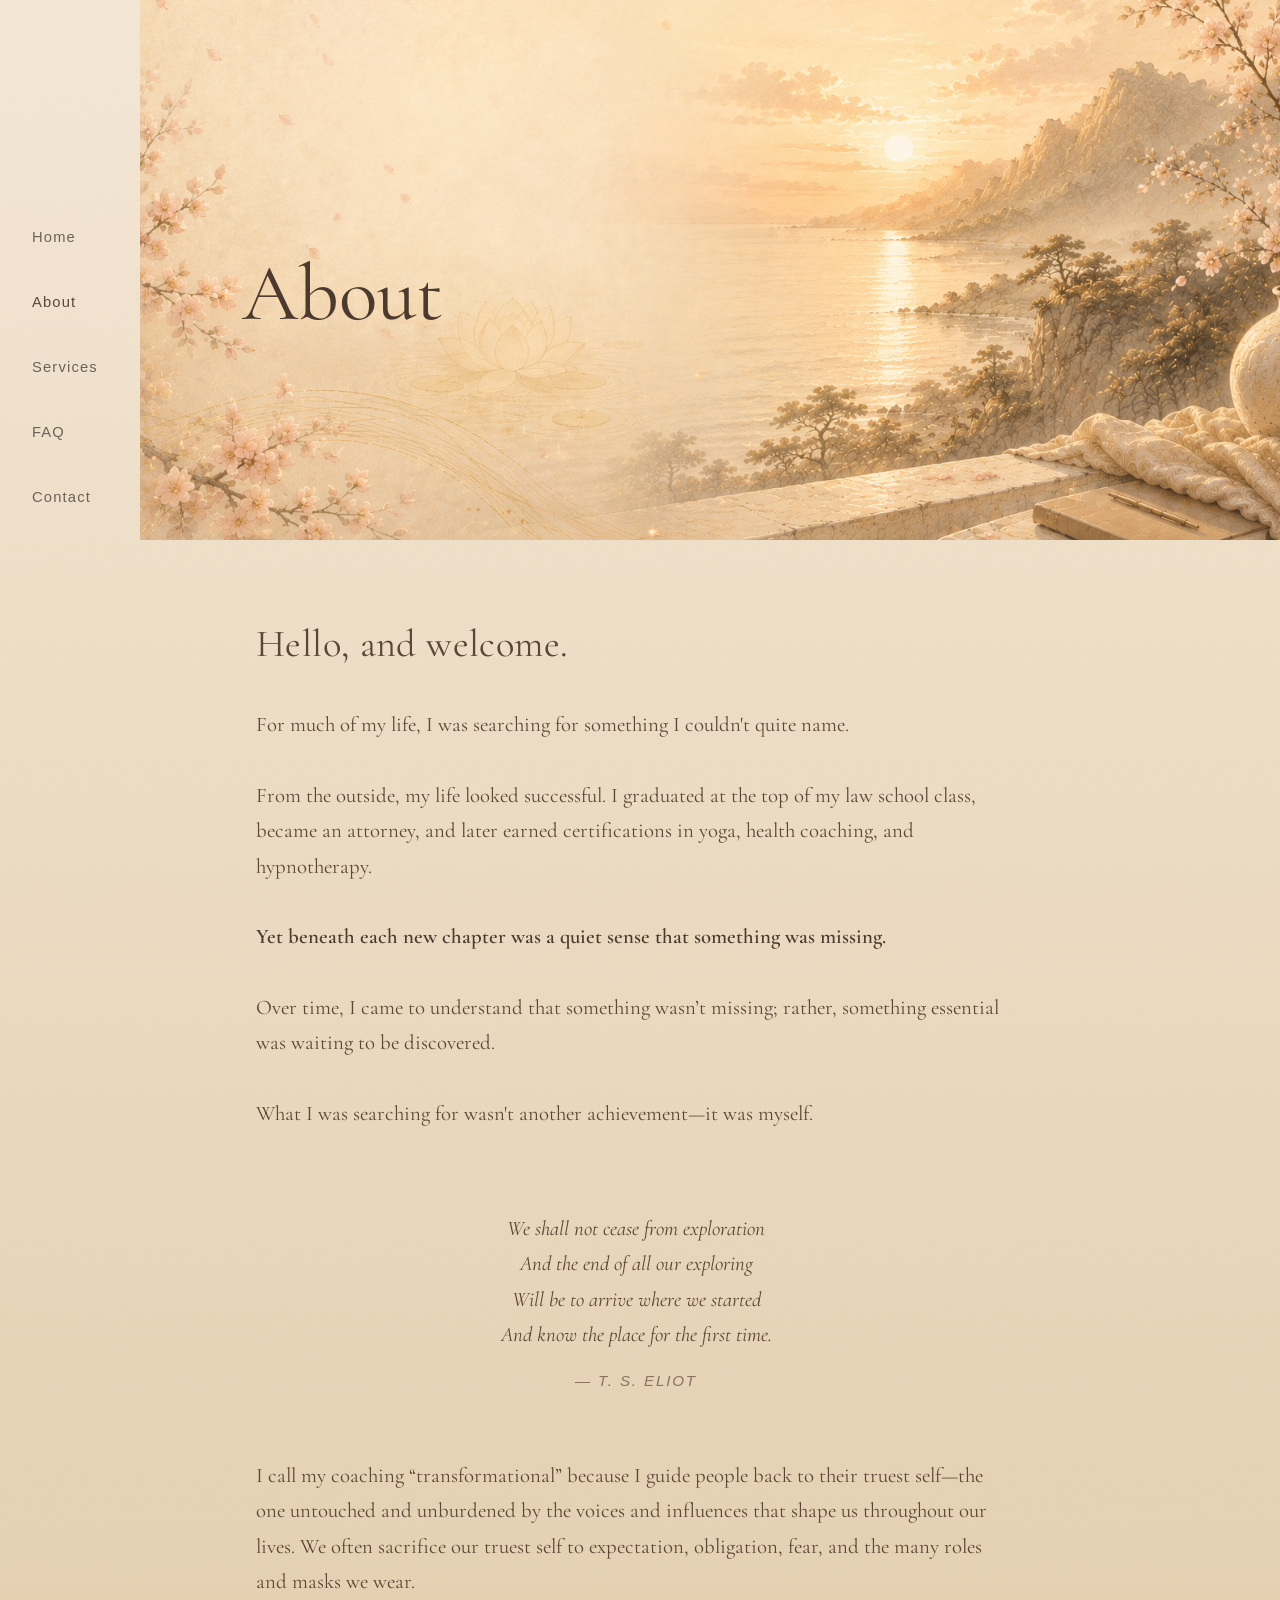
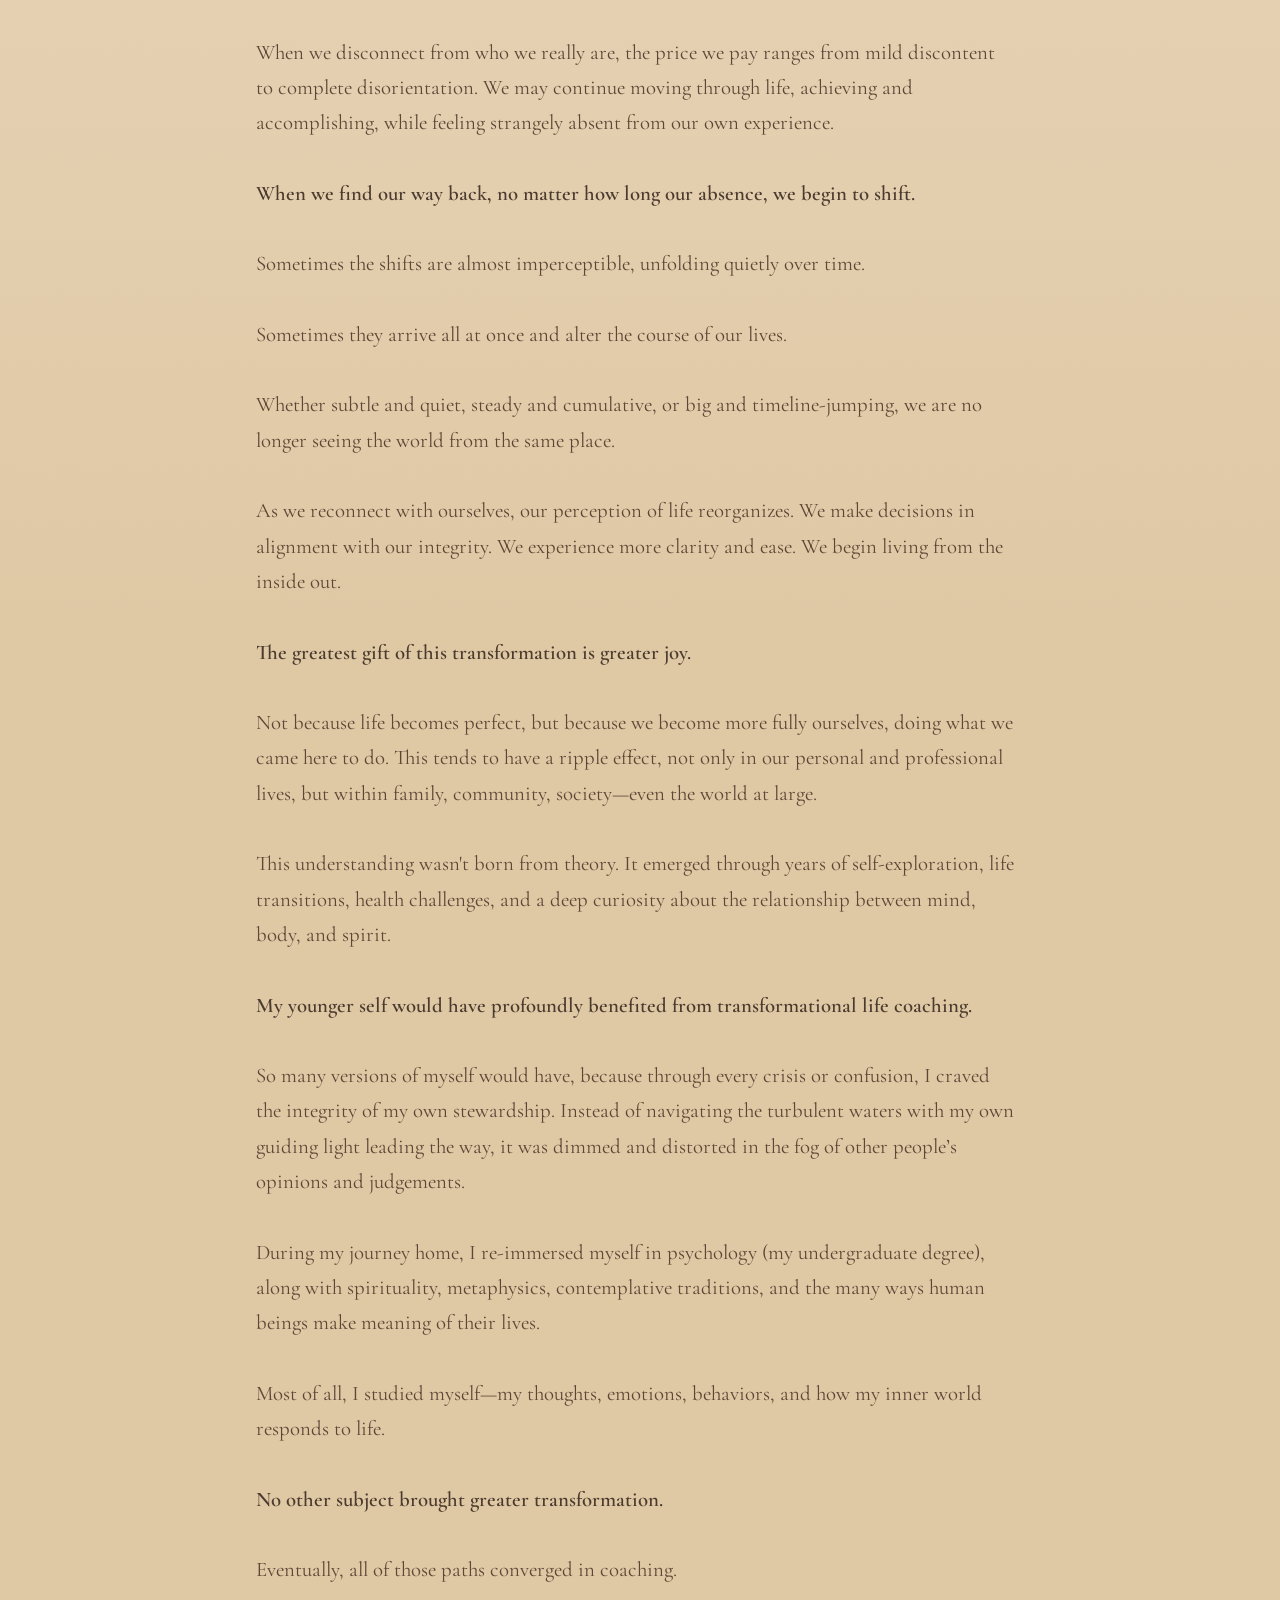
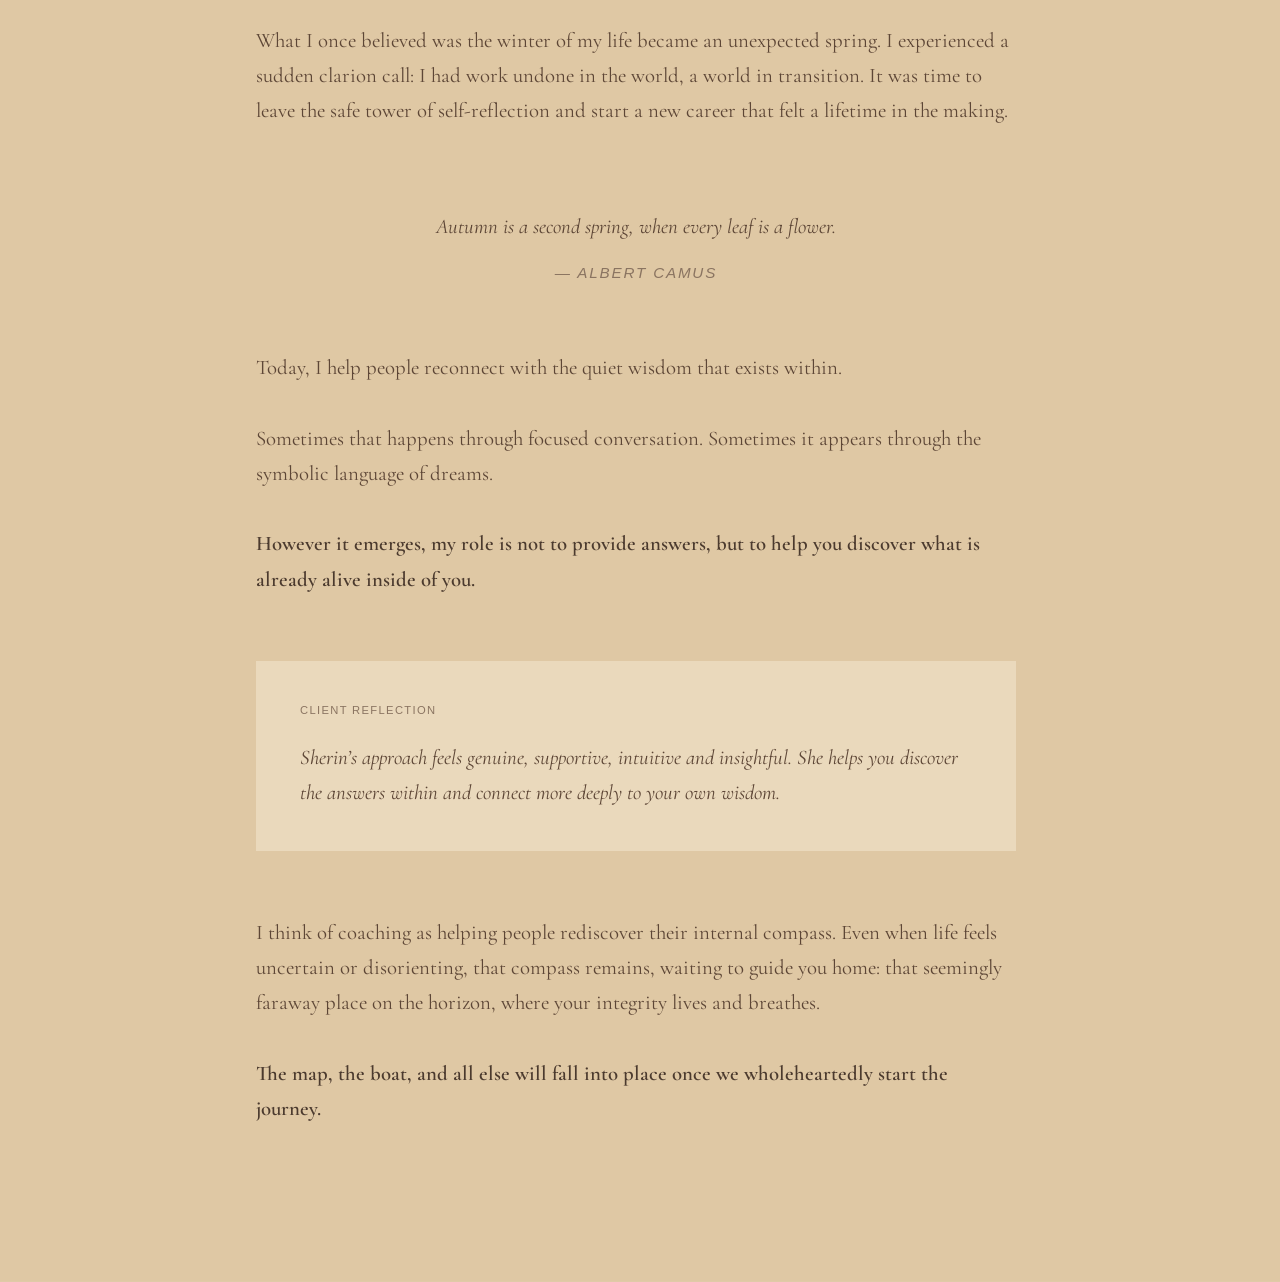
==== about.html @ b290fcd7 "Update about.html" ====
<!DOCTYPE html>
<html lang="en">

<head>
  <meta charset="UTF-8" />
  <meta name="viewport" content="width=device-width, initial-scale=1.0" />

  <title>About | Sherin Bual</title>

  <link rel="stylesheet" href="style.css" />
</head>

<body>
 <div class="side-menu">
    <a href="index.html">Home</a>
<a href="about.html" class="active">About</a>
<a href="services.html">Services</a>
<a href="faq.html">FAQ</a>
<a href="contact.html">Contact</a>
</div>
  <section class="about-hero">

    <div class="hero-content">

  <h1>About</h1>

</div>
  

  </section>

  <section class="bio-section">

    <div class="bio-container">

      <div class="bio-text">

 <p class="opening-line">Hello, and welcome.</p>

 
<p>For much of my life, I was searching for something I couldn't quite name.</p>
        
<p>From the outside, my life looked successful. I graduated at the top of my law school class, became an attorney, and later earned certifications in yoga, health coaching, and hypnotherapy.</p> 
<p class="about-emphasis">Yet beneath each new chapter was a quiet sense that something was missing.</p>
        
<p>Over time, I came to understand that something wasn’t missing; rather, something essential was waiting to be discovered.</p>  
<p >What I was searching for wasn't another achievement—it was myself.</p>

<blockquote>

<p>
We shall not cease from exploration<br>
And the end of all our exploring<br>
Will be to arrive where we started<br>
And know the place for the first time.
</p>

<footer>— T. S. Eliot</footer>

</blockquote>

<p>I call my coaching “transformational” because I guide people back to their truest self—the one untouched and unburdened by the voices and influences that shape us throughout our lives. We often sacrifice our truest self to expectation, obligation, fear, and the many roles and masks we wear.</p>

<p>When we disconnect from who we really are, the price we pay ranges from mild discontent to complete disorientation. We may continue moving through life, achieving and accomplishing, while feeling strangely absent from our own experience.</p> 

<p class="about-emphasis">When we find our way back, no matter how long our absence, we begin to shift.</p>
<p>Sometimes the shifts are almost imperceptible, unfolding quietly over time. </p>
<p>Sometimes they arrive all at once and alter the course of our lives. </p>
<p>Whether subtle and quiet, steady and cumulative, or big and timeline-jumping, we are no longer seeing the world from the same place.</p>

<p>As we reconnect with ourselves, our perception of life reorganizes. We make decisions in alignment with our integrity. We experience more clarity and ease. We begin living from the inside out.</p>

<p class="about-emphasis">The greatest gift of this transformation is greater joy.</p>
<p>Not because life becomes perfect, but because we become more fully ourselves, doing what we came here to do. This tends to have a ripple effect, not only in our personal and professional lives, but within family, community, society—even the world at large.</p> 

<p>This understanding wasn't born from theory. It emerged through years of self-exploration, life transitions, health challenges, and a deep curiosity about the relationship between mind, body, and spirit.</p>

<p class="about-emphasis">My younger self would have profoundly benefited from transformational life coaching.</p>
<p>So many versions of myself would have, because through every crisis or confusion, I craved the integrity of my own stewardship. Instead of navigating the turbulent waters with my own guiding light leading the way, it was dimmed and distorted in the fog of other people’s opinions and judgements.</p> 


<p>During my journey home, I re-immersed myself in psychology (my undergraduate degree), along with spirituality, metaphysics, contemplative traditions, and the many ways human beings make meaning of their lives. </p>
<p>Most of all, I studied myself—my thoughts, emotions, behaviors, and how my inner world responds to life.</p>

<p class="about-emphasis">No other subject brought greater transformation.</p>

<p>Eventually, all of those paths converged in coaching.</p>
<p>What I once believed was the winter of my life became an unexpected spring. I experienced a sudden clarion call: I had work undone in the world, a world in transition. It was time to leave the safe tower of self-reflection and start a new career that felt a lifetime in the making.</p> 

<blockquote>

  <p>
    Autumn is a second spring, when every leaf is a flower.
  </p>

  <footer>— Albert Camus</footer>

</blockquote>
        
<p>Today, I help people reconnect with the quiet wisdom that exists within.</p>
<p>Sometimes that happens through focused conversation. Sometimes it appears through the symbolic language of dreams.</p>

<p class="about-emphasis">However it emerges, my role is not to provide answers, but to help you discover what is already alive inside of you.</p>

<blockquote class="testimonial-quote">
  <span class="testimonial-label">Client Reflection</span>
  <p>Sherin’s approach feels genuine, supportive, intuitive and insightful. She helps you discover the answers within and connect more deeply to your own wisdom.</p>
</blockquote>
        
<p> I think of coaching as helping people rediscover their internal compass. Even when life feels uncertain or disorienting, that compass remains, waiting to guide you home: that seemingly faraway place on the horizon, where your integrity lives and breathes.</p>
<p class="about-emphasis">The map, the boat, and all else will fall into place once we wholeheartedly start the journey.</p>



</div>
          
      </div>

    </div>

  </section>

</body>

</html>
---- style.css ----
@import url('https://fonts.googleapis.com/css2?family=Cormorant+Garamond:wght@400;500;600&display=swap');

/* ==================================================
   GLOBAL
================================================== */

body {
  margin: 0;
  min-height: 100vh;

  background: linear-gradient(
    #f3e6d5 0%,
    #dfc8a4 50%,
    #dfc8a4 100%
  );

}
  font-family: 'Inter', sans-serif;
  color: #f5f1ea;
  line-height: 1.8;
  letter-spacing: 0.01em;
}

h1, h2, h3, h4 {
  font-family: 'Cormorant Garamond', serif;
  font-weight: 400;
  letter-spacing: 0.04em;
  line-height: 1.1;
}

.logo {
  color: #a11212;
  font-size: 20px;
}

.links a {
  margin-left: 20px;
  text-decoration: none;
  color: #a11212;
}

.hero {
  height: 100vh;

  background:
  url('background-art.png') 58% center / 100% no-repeat,
  url('beige-background.jpeg') center / cover no-repeat;
  position: relative;

  display: flex;
  justify-content: center;
  align-items: center;

  margin-left: 140px;
  width: calc(100% - 140px);
}
.hero-logo {
  width: 500px;

  position: absolute;

  top: 45%;
  left: 50%;

  transform: translate(-50%, -50%);
}
.overlay {
  background: none;
  padding: 0;
  box-shadow: none;
}
h1 {
  color: #5d4636;
  font-size: 48px;
}

p {
  color: #d8cfc2;
  font-size: 20px;
}

p span {
  color: #b89c7a;
}
.hero-tagline {
  font-style: normal;
  position: absolute;
  bottom: 255px;
  left: 50%;
  transform: translateX(-50%);

  display: flex;
  align-items: baseline;
  gap: 0.3em;

  white-space: nowrap;

  font-family: 'Cormorant Garamond', serif;
  font-size: 1.5rem;
  font-weight: 400;
  letter-spacing: 0.02em;
  color: #9a7448;

  z-index: 20;
}

.hero-tagline .key-word {
  color: #a11212;
}
.hero-tagline span {
  opacity: 0;
  animation: taglineReveal 8s ease-in-out infinite;
}

.hero-tagline span:nth-child(1) {
  animation-delay: 0s;
}

.hero-tagline span:nth-child(2) {
  animation-delay: 1.1s;
}

.hero-tagline span:nth-child(3) {
  animation-delay: 2.2s;
 }

@keyframes taglineReveal {
  0% {
    opacity: 0;
  }

  8% {
    opacity: 1;
  }

  70% {
    opacity: 1;
  }

  82% {
    opacity: 0;
  }

  100% {
    opacity: 0;
  }
}
.cta-button {
  position: absolute;
  bottom: 170px;
  left: 50%;
  transform: translateX(-50%);

  font-family: 'Caveat', cursive;
  font-size: 2.2rem;
  font-weight: 400;
  color: #9a7448;

  text-decoration: none;
  text-transform: none;
  letter-spacing: 0;

  z-index: 20;
  }
 
.handwritten-cta {
  opacity: 0;
  animation: writeIn 15s ease-in-out 1.2s infinite;
}

@keyframes writeIn {
  0% {
    opacity: 0;
    clip-path: inset(0 100% 0 0);
  }

  20% {
    opacity: 1;
    clip-path: inset(0 0 0 0);
  }

  80% {
    opacity: 1;
    clip-path: inset(0 0 0 0);
  }

  93% {
    opacity: 0;
    clip-path: inset(0 0 0 0);
  }

  100% {
    opacity: 0;
    clip-path: inset(0 100% 0 0);
  }
}
.side-menu {
  position: fixed;
  left: 0;
  top: 0;
  width: 140px;
  height: 100vh;
  box-sizing: border-box;

  background: transparent;

padding: 14rem 2rem 5rem;



  z-index: 9999;

  display: flex;
  flex-direction: column;

  justify-content: flex-start;

  gap: 2.4rem;
}
.side-menu a {
  display: block;

  font-family: 'Inter', sans-serif;
  font-size: 0.92rem;
  font-weight: 300;

  letter-spacing: 0.08em;
  line-height: 1.8;

  text-transform: none;
  text-decoration: none;

  color: #6e6257;

  transition:
    opacity 0.4s ease,
    transform 0.4s ease;
}
.side-menu a.active {
  color: #5d4636;
  font-weight: 500;
}
.side-menu a:hover {
  opacity: 0.65;
  transform: translateX(3px);
}

.hero-content {
  max-width: 550px;
}

.hero-content h1 {
  font-family: 'Cormorant Garamond', serif;
  font-size: 5rem;
  font-weight: 400;
  color: #4b3a2e;
  margin-bottom: 20px;
}
.hero-content p {
  font-size: 1.1rem;
  line-height: 1.8;
  color: #6d5c4d;
}

.bio-section {
  padding: 40px 20% 120px;
}

 .bio-text {
  max-width: 760px;
  font-family: 'Cormorant Garamond', serif;
  font-size: 2.4rem;
  line-height: 1.7;
  color: #5d4636;
}

.bio-text p {
  color: #5d4636;
  font-size: 1.3rem;
  margin-bottom: 2.2rem;
}

.bio-text .opening-line {
  font-size: 2.4rem;
}

.bio-text blockquote p {
  font-size: 1.3rem;
}

.opening-line {
  font-size: 2.4rem;
  line-height: 1.4;
  margin-bottom: 2.5rem;
  color: #4b3a2e;
  letter-spacing: 0.01em;
}
.bio-text p.about-emphasis {
  font-size: 1.3rem;
  color: #4b3a2e;
 }
 .bio-text p.about-emphasis {
  font-weight: 600;
}

   .bio-text blockquote {
  margin: 5rem auto 4rem;
  padding: 0;

  text-align: center;

  font-family: 'Cormorant Garamond', serif;
  font-size: 1.7rem;
  font-style: italic;
  font-weight: 400;

  color: #5d4636;
}

.bio-text blockquote p {
  color: #5d4636;
  margin-bottom: 1rem;
}

.bio-text blockquote footer {
  color: #8a7461;

  font-family: 'Inter', sans-serif;
  font-size: 0.95rem;

  letter-spacing: 0.12em;
  text-transform: uppercase;
}
/* ----------------------------------------------------------
   Client Reflection
---------------------------------------------------------- */

.bio-text blockquote.testimonial-quote {
  margin: 4rem auto;
  padding: 2.5rem 2.75rem;
  background: rgba(255, 250, 240, 0.32);
  text-align: left;
}

.bio-text .testimonial-label {
  display: block;
  margin-bottom: 1.25rem;
  font-family: 'Inter', sans-serif;
  font-size: 0.7rem;
  font-style: normal;
  letter-spacing: 0.12em;
  text-transform: uppercase;
  color: #8a7461;
}

.bio-text blockquote.testimonial-quote p {
  margin: 0;
  font-size: 1.3rem;
  line-height: 1.7;
}
/* ==========================================================
   SERVICES PAGE
   ========================================================== */

.services-page {
  color: #5d4636;

  font-family: "Cormorant Garamond", serif;

}


/* ==========================================================
   HERO
   ========================================================== */

.services-hero {
    position: relative;

    min-height: 60vh;

    margin-left: 140px;
    width: calc(100% - 140px);

    display: flex;
    align-items: center;

    background:
        linear-gradient(
            rgba(245,236,226,.16),
            rgba(245,236,226,.16)
        ),
       url("services-background.png") center 35% / cover no-repeat;

    overflow: hidden;
}


/* ----------------------------------------------------------
   Hero Title
---------------------------------------------------------- */

.services-heading {
    position: absolute;
    left: 5%;
    top: 55%;   
    z-index: 2;
}

.services-heading h1 {
    margin: 0;

    font-family: "Cormorant Garamond", serif;
    font-size: 4.2rem;
    font-weight: 400;

    letter-spacing: .04em;
    line-height: 1;

   color: #5d4636;
}
/* ----------------------------------------------------------
   Hero Threshold
---------------------------------------------------------- */

.services-hero::after {

    content: "";

    position: absolute;

    left: 0;
    right: 0;
    bottom: 0;

    height: 90px;

    background: linear-gradient(
        to bottom,
        rgba(239,224,200,0) 0%,
        rgba(239,224,200,.35) 65%,
        rgba(239,224,200,.75) 100%
    );

    pointer-events: none;
}


/* ==========================================================
   INTRODUCTION
   ========================================================== */

.services-intro {
    position: relative;
    overflow: hidden;
    padding: 4.5rem 2rem 4rem;
}

.intro-light {
    position: absolute;
    inset: 0;
    background: radial-gradient(
        ellipse at center,
        rgba(255,250,243,.42) 0%,
        rgba(255,250,243,.24) 45%,
        rgba(255,250,243,0) 78%
    );
    pointer-events: none;
    opacity: .75;
    animation: Light 12s ease-in-out infinite;
}

@keyframes Light {
    0%, 100% {
        opacity: .68;
    }

    50% {
        opacity: .92;
    }
}

.intro-wrapper {
    position: relative;
    z-index: 1;
    max-width: 760px;
    margin: 0 auto;
    text-align: center;
}

.services-intro + .services-section {
    padding-top: 3rem;
}
/* ----------------------------------------------------------
   Opening Reflection
---------------------------------------------------------- */

.intro-line {
    margin: 0 0 .9rem;

    font-family: "Cormorant Garamond", serif;
    font-size: clamp(1.85rem, 2.5vw, 2.2rem);
    font-weight: 400;

    line-height: 1.55;
    letter-spacing: -0.01em;

    color: #5d4636;
}
.intro-poetry p {
    margin: 0;
    position: relative;
    margin-top: 1.5rem;

    font-family: "Cormorant Garamond", serif;
    font-size: clamp(1.4rem, 1.9vw, 1.6rem);
    font-style: italic;
    font-weight: 400;

    line-height: 1.65;
    letter-spacing: -0.01em;
    color: #6a5a4d;

    opacity: 0;
    animation: poetryFade 8s ease-in-out infinite;
}

.intro-poetry p:nth-child(1) {
    right: 160px;
}

.intro-poetry p:nth-child(2) {
    left: 140px;
    animation-delay: 2s;
    margin-top: -0.1rem;
}

.intro-poetry {
  margin-bottom: 18px;
}
@keyframes poetryFade {
    0%, 15% {
        opacity: 0;
    }

    25%, 60% {
        opacity: 1;
    }

    70%, 100% {
        opacity: 0;
    }
}


/* ----------------------------------------------------------
   Supporting Copy
---------------------------------------------------------- */

.intro-paragraph {
    max-width: 42rem;

    margin: 3rem auto 2.75rem;

    text-align: center;

    font-family: "Cormorant Garamond", serif;
    font-size: 1.4rem;
    font-weight: 400;
    line-height: 1.7;

    color: #6f6258;
}

.intro-transition {

    max-width: 42rem;

    margin: 0 auto;

    text-align: center;

    font-family: "Cormorant Garamond", serif;
    font-size: 1.6rem;
    font-weight: 400;
    line-height: 1.6;

    color: #6f6258;

}


/* ==========================================================
   FADE ANIMATION
   ========================================================== */

.fade-up {

    opacity: 1;
    transform: none;

}

.fade-up.visible {

    opacity: 1;
    transform: translateY(0);

}

/* ----------------------------------------------------------
   Shared Room Architecture
---------------------------------------------------------- */

.services-section,
.services-packages,
.services-invitation{
    max-width:760px;
    margin:0 auto;
    padding:7rem 2rem;
    box-sizing:border-box;
}

.services-section + .services-section,
.services-section + .services-packages,
.services-packages + .services-invitation{
    padding-top:4rem;
}

.section-header{margin-bottom:3rem;}

.section-header h2{
    margin: 0;
    font-family: "Cormorant Garamond", serif;
    font-size: 2rem;
    font-weight: 400;
    line-height: 1.15;
    letter-spacing: -0.02em;
    color: #5d4636;
}

 
.section-subtitle{
    margin-top:1.4rem;
    max-width:42rem;
    font-size:1.1rem;
    font-style: italic;
    line-height:1.9;
    color:#6f6258;
}


/* ----------------------------------------------------------
   Life Coaching
---------------------------------------------------------- */

.services-offerings {
  max-width: 1250px;
  margin: 0 auto;
  padding: 20px 5% 90px;

  display: grid;
  grid-template-columns: repeat(2, minmax(0, 1fr));
  gap: 22px;
  align-items: start;
 transform: translateX(20px);
}
.services-offerings .services-section {
  margin: 0;
  padding: 42px 42px 36px;

  background: rgba(255, 250, 240, 0.32);

  display: flex;
  flex-direction: column;
}
.services-offerings .section-header h2 {
  margin-top: 0;
  margin-bottom: 22px;
}

.services-offerings .section-header {
  margin-bottom: 5rem;
}

.services-offerings .section-subtitle {
  margin-bottom: 0;
}

.services-offerings .section-content {
  flex: 1;
}

.section-content p {
  margin: 0 auto;
  max-width: 42rem;
  font-size: 1.2rem;
  line-height: 1.75;
  color: #6f6258;
}


.life-coaching{
    position:relative;
}

.life-coaching::before{
    content:"";
    position:absolute;
    inset:2rem 0;
    background:linear-gradient(to bottom,
        rgba(255,255,255,0),
        rgba(255,250,246,.22) 18%,
        rgba(255,250,246,.22) 82%,
        rgba(255,255,255,0));
    z-index:-1;
}

/* ----------------------------------------------------------
   Dream Work
---------------------------------------------------------- */

.dream-work{
    position:relative;
}

/* Dream Work breathes a little more */


.section-content strong{
    color:#5d4636;
    font-weight:600;

}
.services-offerings .session-meta {
  display: flex;
  gap: 42px;
  flex-wrap: wrap;
  margin-top: 28px;
  padding-top: 20px;
  border-top: 1px solid rgba(93, 70, 54, 0.15);
  font-size: 1rem;
}

.session-meta span{
    color:#7d6d60;
    font-size:1.1rem;
}

.session-meta span + span{
    border-left:1px solid rgba(93,70,54,.18);
    padding-left:2.2rem;
}
/* ----------------------------------------------------------
   Dream Work
---------------------------------------------------------- */

.dream-work::before{
    content:"";
    position:absolute;
    inset:2rem 0;
    background:linear-gradient(to bottom,
        rgba(255,255,255,0),
        rgba(255,250,246,.45) 18%,
        rgba(255,250,246,.45) 82%,
        rgba(255,255,255,0));
    z-index:-1;
}
.services-packages {
    position: relative;
    max-width: 1100px;
    width: 100%;
    margin: 0 auto;
    padding: 75px 5% 45px;
    background: rgba(255, 250, 240, 0.18);
    text-align: center;
}

.services-packages::before {
    content: "";
    position: absolute;
    inset: 2rem 0;
    background: linear-gradient(to bottom,
        rgba(255,255,255,0),
        rgba(255,250,246,.25) 18%,
        rgba(255,250,246,.25) 82%,
        rgba(255,255,255,0));
    z-index: -1;
}


/* ----------------------------------------------------------
   Package Choices
---------------------------------------------------------- */

.package-choices {
    display: grid;
    grid-template-columns: repeat(2, 1fr);
    max-width: 900px;
    margin: 70px auto 0;
}

.package-tier {
    padding: 10px 55px 35px;
    text-align: center;
}

.package-tier + .package-tier {
    border-left: 1px solid rgba(93, 70, 54, 0.18);
}

.package-tier h3 {
    margin: 0 0 15px;
    font-size: 1.9rem;
    font-weight: 400;
}

.package-tier p {
    color: #6f6258;
}

.package-price {
    margin: 0 0 8px;
    font-size: 1.45rem;
}

.package-savings {
    margin: 0 0 25px;
    font-style: italic;
}

.package-tier > p:last-child {
    max-width: 300px;
    margin: 0 auto;
    line-height: 1.6;
}

.package-note {
    max-width: 800px;
    margin: 10px auto 0;
    padding-top: 38px;
    border-top: 1px solid rgba(93, 70, 54, 0.15);
    text-align: center;
}

.package-note h3 {
    margin-bottom: 18px;
    font-size: 1.5rem;
    font-weight: 400;
}

.package-note p {
    margin: 8px auto;
    line-height: 1.6;
}

.package-note strong {
    font-weight: 500;
}
.dream-series {
  max-width: 900px;
  margin: 45px auto 0;
  padding: 38px 50px;

  text-align: center;

  background: rgba(225, 190, 180, 0.18);
}

.dream-series h3 {
  margin: 0 0 12px;
  font-size: 1.8rem;
  font-weight: 400;
}

.dream-series .dream-series-intro {
  margin-bottom: 0;
  padding-bottom: 18px;
  font-family: 'Cormorant Garamond', serif;
  font-style: italic;
  color: #6f6258;
}

.dream-series p {
  margin: 8px auto;
  line-height: 1.6;
}

.dream-series .dream-series-meta {
  margin-top: 0;
  padding-top: 16px;
  font-size: 1.1rem;
  color: #7d6d60;
}

.dream-series .dream-series-meta span {
  color: #7d6d60;
  font-size: 1.1rem;
}

.dream-series .dream-series-meta span + span {
  border-left: 1px solid rgba(93, 70, 54, 0.18);
  padding-left: 2.2rem;
  margin-left: 2.2rem;
}
/* ----------------------------------------------------------
   Final Invitation
---------------------------------------------------------- */

.services-invitation{
    text-align:center;
    padding-bottom:8rem;
}

.services-invitation .section-content{
    align-items:center;
}

.services-invitation p{
    max-width:38rem;

}
 /* ==========================================================
   Services CTA
   ========================================================== */

.services-button {
    display: inline-block;
    margin-top: 2rem;
    padding: 14px 30px;

    border: 1px solid #c98772;
    border-radius: 30px;

    background: transparent;

    color: #a94f3b;

    font-family: 'Inter', sans-serif;
    font-size: 0.9rem;
    letter-spacing: 1.5px;
    text-transform: none;
    text-decoration: none;

    transition: all 0.3s ease;
}

.services-button:hover {
    background: rgba(201, 135, 114, 0.12);
}
/* ----------------------------------------------------------
   Responsive
---------------------------------------------------------- */

@media (max-width:900px){

.services-hero{
    margin-left:0;
    width:100%;
    min-height:42vh;
}

.services-heading{
    left:2rem;
    top:50%;
    transform:translateY(-50%);
}

.services-section,
.services-packages,
.services-invitation{
    padding-left:1.5rem;
    padding-right:1.5rem;
}  
}  
 
.about-hero {
  height: 60vh;

  background-image: url('about-hero.png');

  background-size: 100%;
  background-repeat: no-repeat;
  background-position: center 90%;

  display: flex;
  align-items: center;

  padding-left: 8%;

  overflow: visible;

  margin-left: 140px;
  width: calc(100% - 140px);

}


/* ==================================================
   FAQ PAGE
================================================== */

.faq-hero {
  height: 60vh;
  background-image: url('faq.png');
  background-size: cover;
  background-position: center 55%;
  position: relative;
  margin-left: 140px;
  width: calc(100% - 140px);
}

.faq-heading {
  position: absolute;
  left: 80px;
  top: 110px;
}

.faq-heading h1 {
  font-family: 'Cormorant Garamond', serif;
  font-size: 4.2rem;
  font-weight: 400;
  letter-spacing: 2px;
  color: #5d4636;
}

.faq-content {
  padding: 70px 10% 120px;

}

.faq-item {
  max-width: 900px;
  margin: 0 auto;
}

.faq-item h2 {
  font-family: 'Cormorant Garamond', serif;
  font-size: 2.2rem;
  color: #5d4636;
  margin-bottom: 25px;
}

.faq-item p {
  color: #705f52;
  font-family: 'Cormorant Garamond', serif;
  font-size: 1.25rem;
  font-weight: 500;
  line-height: 1.9;
}
body {
  margin: 0;
  overflow-x: hidden;
}

.contact-hero {
  position: relative;

  height: 60vh;

  margin-left: 140px;
  width: calc(100% - 140px);

  display: flex;
  align-items: center;

  background:
    linear-gradient(
      rgba(245,236,226,.10),
      rgba(245,236,226,.10)
    ),
    url("contact.png") center 80% / cover no-repeat;

}

.hero-text {
  position: absolute;

  left: 8%;
  top: 50%;

  transform: translateY(-50%);

  color: #4b3a2f;
}

.hero-text h1 {
  font-size: 5rem;
  font-weight: 400;

  font-family: 'Cormorant Garamond', serif;

  margin: 0;
}
.faq-item details {
  width: 100%;
}

.faq-item summary {
  color: #5d4636;
  font-family: 'Cormorant Garamond', serif;
  font-size: 1.8rem;
  font-weight: 400;
  line-height: 1.2;
}

.faq-item summary span:first-child {
  flex: 0 1 auto;
  color: #5d4636;
  font-size: 1.8rem;
}
.faq-toggle {
  flex: 0 0 auto;
  margin-left: 1.25rem;

  font-family: 'Inter', sans-serif;
  font-size: 1.4rem;
  font-weight: 300;
  line-height: 1;
}

.faq-answer {
  padding-top: 1.5rem;
}

.faq-item details[open] .faq-toggle {
  font-size: 0;
}

.faq-item details[open] .faq-toggle::after {
  content: "−";
  font-size: 1.4rem;
}
.faq-item summary {
  color: #5d4636;
  font-family: 'Cormorant Garamond', serif;
  font-size: 1.8rem;
  font-weight: 400;
  line-height: 1.2;
  list-style: none;
  display: flex;
  align-items: center;
}

.faq-item summary::-webkit-details-marker {
  display: none;
}

.faq-item summary::marker {
  display: none;
  content: "";
}

.faq-item summary::before {
  content: "";
  width: 40px;
  height: 30px;
  margin-right: 1rem;
  flex: 0 0 40px;
  background: url('lotus-outline.svg') center / contain no-repeat;
}

.faq-item {
  margin-bottom: 2.2rem;
}
/* ==================================================
   CONTACT PAGE CONTENT
================================================== */

.contact-content {
  padding: 40px 10% 140px;
}

.contact-copy {
  max-width: 900px;
  margin: 0 auto;
}

.contact-copy blockquote {
  margin: 0rem auto 4rem;
  padding: 0;
  text-align: center;
  font-family: 'Cormorant Garamond', serif;
  font-size: 2.1rem;
  font-style: italic;
  font-weight: 400;
  color: #5d4636;
}

.contact-copy blockquote p {
  color: #5d4636;
  font-size: 2.1rem;
  margin-bottom: 1rem;
}

.contact-copy blockquote footer {
  color: #8a7461;
  font-family: 'Inter', sans-serif;
  font-size: 0.95rem;
  letter-spacing: 0.12em;
  text-transform: uppercase;
}

.contact-copy > p {
  font-family: 'Cormorant Garamond', serif;
  color: #705f52;
  font-size: 1.25rem;
  font-weight: 500;
  line-height: 1.7;
  margin-bottom: 30px;
 }
 .contact-copy > p:nth-of-type(2) {
  margin-bottom: 55px;
 }
.contact-button {
  display: block;
  width: fit-content;
  margin: 20px auto 50px;
  padding: 14px 30px;
  border: 1px solid #c98772;
  border-radius: 30px;
  color: #a94f3b;
  text-decoration: none;
  font-family: 'Inter', sans-serif;
  font-size: 0.9rem;
  letter-spacing: 1.5px;
  transition: all 0.3s ease;
}
.contact-button:hover {
  background: rgba(201, 135, 114, 0.12);
}
.contact-form {
  max-width: 650px;
  margin-top: 30px;
}

.contact-form label {
  display: block;
  font-family: 'Inter', sans-serif;
  font-size: 0.9rem;
  color: #705f52;
  margin-bottom: 8px;
}

.contact-form input,
.contact-form textarea {
  width: 100%;
  box-sizing: border-box;
  padding: 12px 14px;
  margin-bottom: 22px;
  border: 1px solid rgba(112, 95, 82, 0.35);
  border-radius: 4px;
  background: rgba(255, 250, 243, 0.45);
  font-family: 'Inter', sans-serif;
  font-size: 1rem;
  color: #5d4636;
}

.contact-form textarea {
  min-height: 150px;
  resize: vertical;
}

.contact-form input:focus,
.contact-form textarea:focus {
  outline: none;
  border-color: #c98772;
}
.contact-form button {
  display: block;
  width: fit-content;
  margin: 32px auto 0;
  padding: 13px 28px;
  border: 1px solid #c98772;
  border-radius: 30px;
  background: transparent;
  color: #a94f3b;
  font-family: 'Inter', sans-serif;
  font-size: 0.9rem;
  letter-spacing: 1.5px;
  cursor: pointer;
  transition: all 0.3s ease;
}

.contact-form button:hover {
  background: rgba(201, 135, 114, 0.12);
}
/* ==================================================
   BOOKING PAGE
================================================== */

.booking-options {
  width: 100%;
  max-width: 850px;
  margin: 50px auto 0;
  display: flex;
  flex-direction: column;
  gap: 32px;
}

.booking-option h2 {
  margin: 0 0 5px;
  font-family: "Cormorant Garamond", serif;
  font-size: 1.55rem;
  font-weight: 400;
  color: #4b3a2f;
  letter-spacing: 0.01em;
}

.booking-option p {
  margin: 0;
  font-family: "Cormorant Garamond", serif;
  font-size: 1.05rem;
  font-weight: 400;
  color: #7a695b;
  letter-spacing: 0.04em;

}
.booking-option:hover {
  transform: translateX(6px);
  opacity: 0.78;
}

 .booking-content p {
  color: #5f4e41;
  margin-bottom: 2rem;
}

.booking-intro {
  width: 100%;
  max-width: 950px;
  margin: 0 auto;
}

.booking-intro a,
.booking-intro a:visited {
  color: #5f4e41;
  text-decoration: underline;
}

.booking-option,
.booking-option:visited,
.booking-option:hover,
.booking-option:active {
  text-decoration: none !important;
}
.booking-content {
  font-family: "Cormorant Garamond", serif;
  color: #5f4e41;
  padding-top: 40px;
  background: linear-gradient(
    #eadbc9 0%,
    #dfc8a4 100%
  );
}
/* =========================
   BOOKING / WORK WITH ME HERO
   ========================= */

.booking-hero {
  position: relative;
  height: 420px;
  margin-left: 140px;

  background-image: url("booking-hero.png");
  background-size: cover;
  background-position: center 78%;
  background-repeat: no-repeat;
}
.booking-hero-text {
  position: absolute;
  left: 8%;
  top: 42%;
  transform: translateY(-50%);

  z-index: 2;
}

.booking-hero-text h1 {
  margin: 0;

  font-family: "Cormorant Garamond", serif;
  font-size: 5rem;
  font-weight: 500;
  line-height: 1;

  color: #4b3a2f;
}
.booking-opening {
  font-family: "Cormorant Garamond", serif;
  font-size: 1.6rem;
  font-style: italic;
  line-height: 1.4;
  color: #4b3a2f;
  margin-bottom: 35px;
}
.booking-question {
  font-size: 1.4rem;
  font-style: normal;
  font-weight: 600;
  line-height: 1.4;
  color: #a4865f;
  margin-top: 40px;
  margin-bottom: 35px;
}

.booking-question span {
  display: inline-block;
  overflow: visible;
  opacity: 0;
  animation: questionReveal 8s ease-in-out infinite;
}

.booking-question span:nth-child(1) {
  animation-delay: 0s;
}

.booking-question span:nth-child(2) {
  animation-delay: 1.1s;
}

.booking-question span:nth-child(3) {
  animation-delay: 2.2s;
}

@keyframes questionReveal {
  0% {
    opacity: 0;
  }

  8% {
    opacity: 1;
  }

  70% {
    opacity: 1;
  }

  82% {
    opacity: 0;
  }

  100% {
    opacity: 0;
  }
}
.booking-possibility {
  margin-top: 35px;
  margin-bottom: 35px;
  text-align: center;
}

.booking-map {
  display: block;
  color: inherit;
  font-style: italic;
}

.booking-possibility span {
  color: inherit;
  font-style: italic;
}
.booking-option,
.booking-option:visited,
.booking-option:hover,
.booking-option:active {
  text-decoration: none;
}

.booking-option {
  display: flex;
  align-items: center;
  color: #4b3a2f;
  padding: 8px 0;
  transition: transform 0.4s ease, opacity 0.4s ease;
}
.booking-image {
  width: 50px;
  height: auto;
  object-fit: contain;
  flex-shrink: 0;
  margin-right: 35px;
}

.booking-details {
  text-align: left;
}

/* ---------- Mobile ---------- */

@media (max-width: 800px) {

  .services-offerings,
  .package-choices {
    grid-template-columns: 1fr;
  }

  .package-tier + .package-tier {
    border-left: none;
    border-top: 1px solid rgba(93, 70, 54, 0.18);
  }

  .package-tier {
    padding: 35px 20px;
  }

  .services-offerings .services-section {
    padding: 35px 28px;
  
}
.services-invitation {
    padding-top: 4rem;
}

.services-invitation .section-content p {
    max-width: 760px;
    line-height: 1.7;
}

.services-invitation .services-button {
    margin-top: 2rem;
}
}
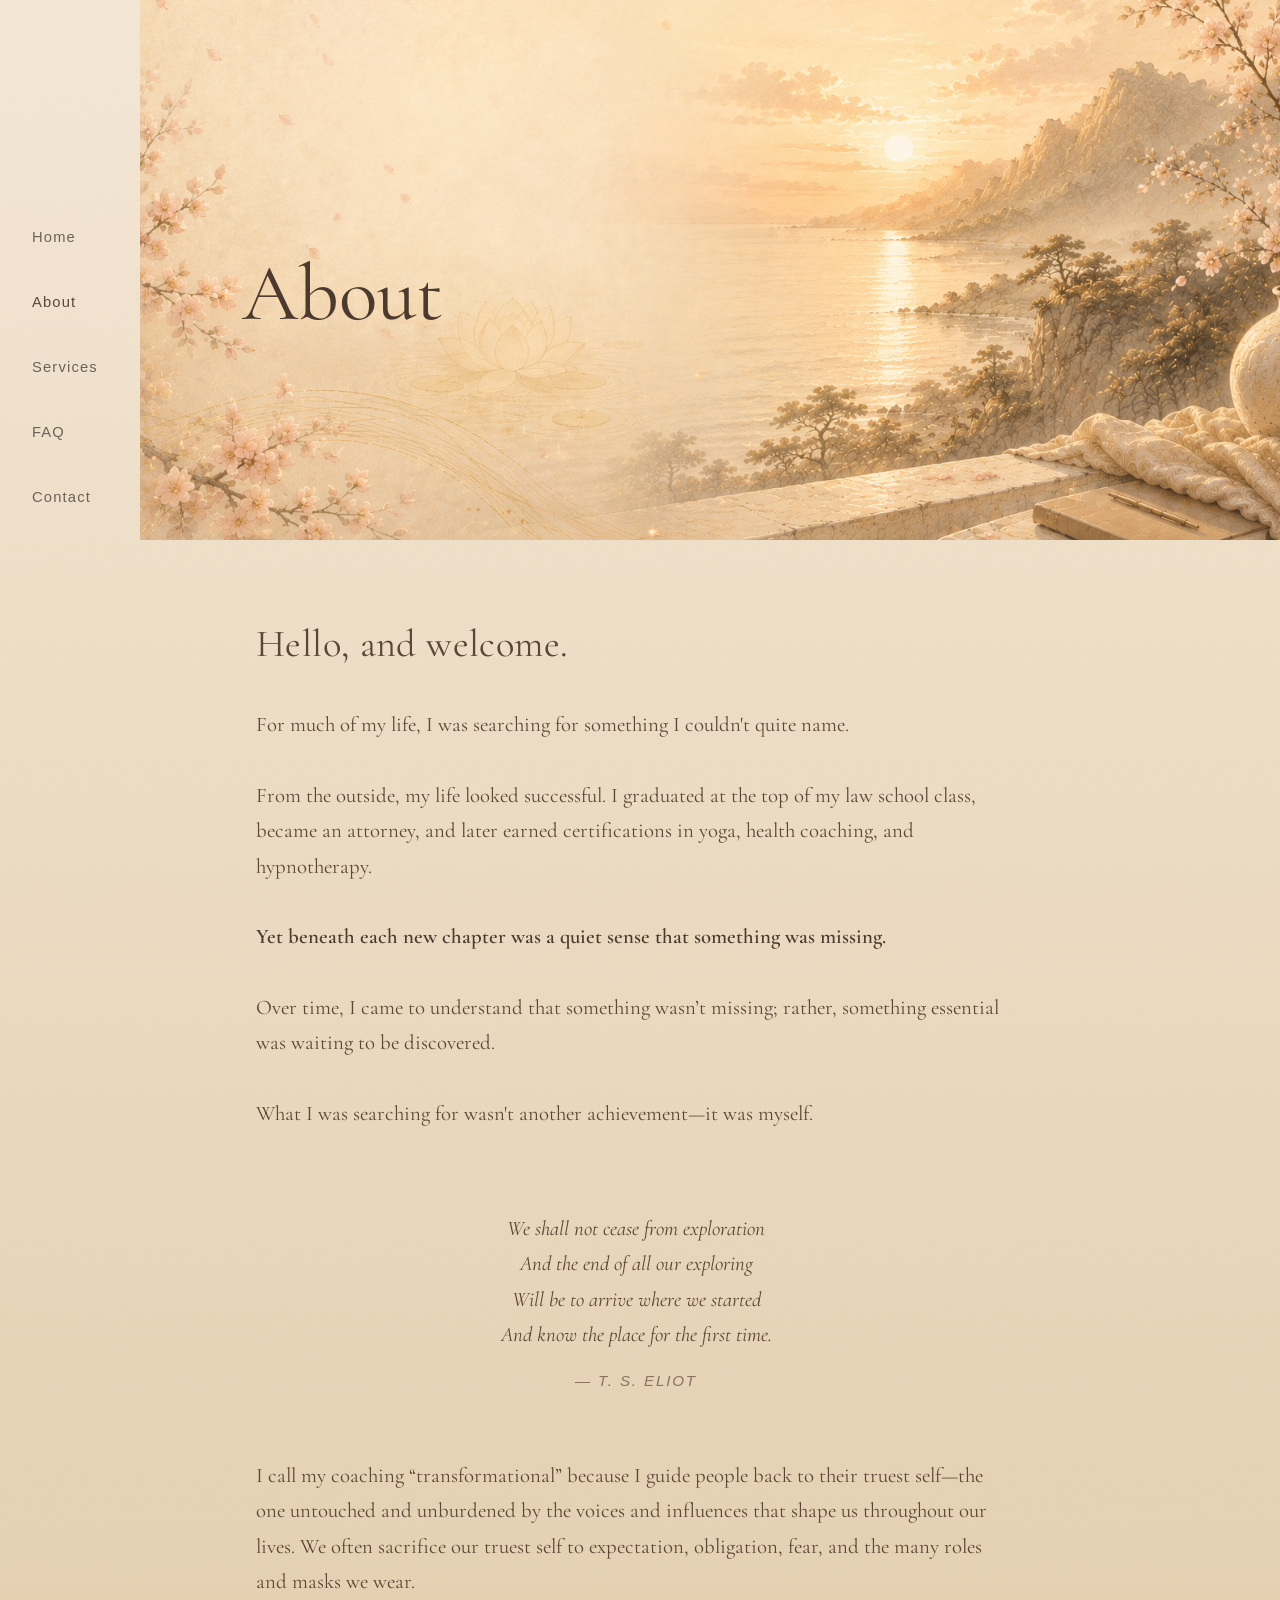
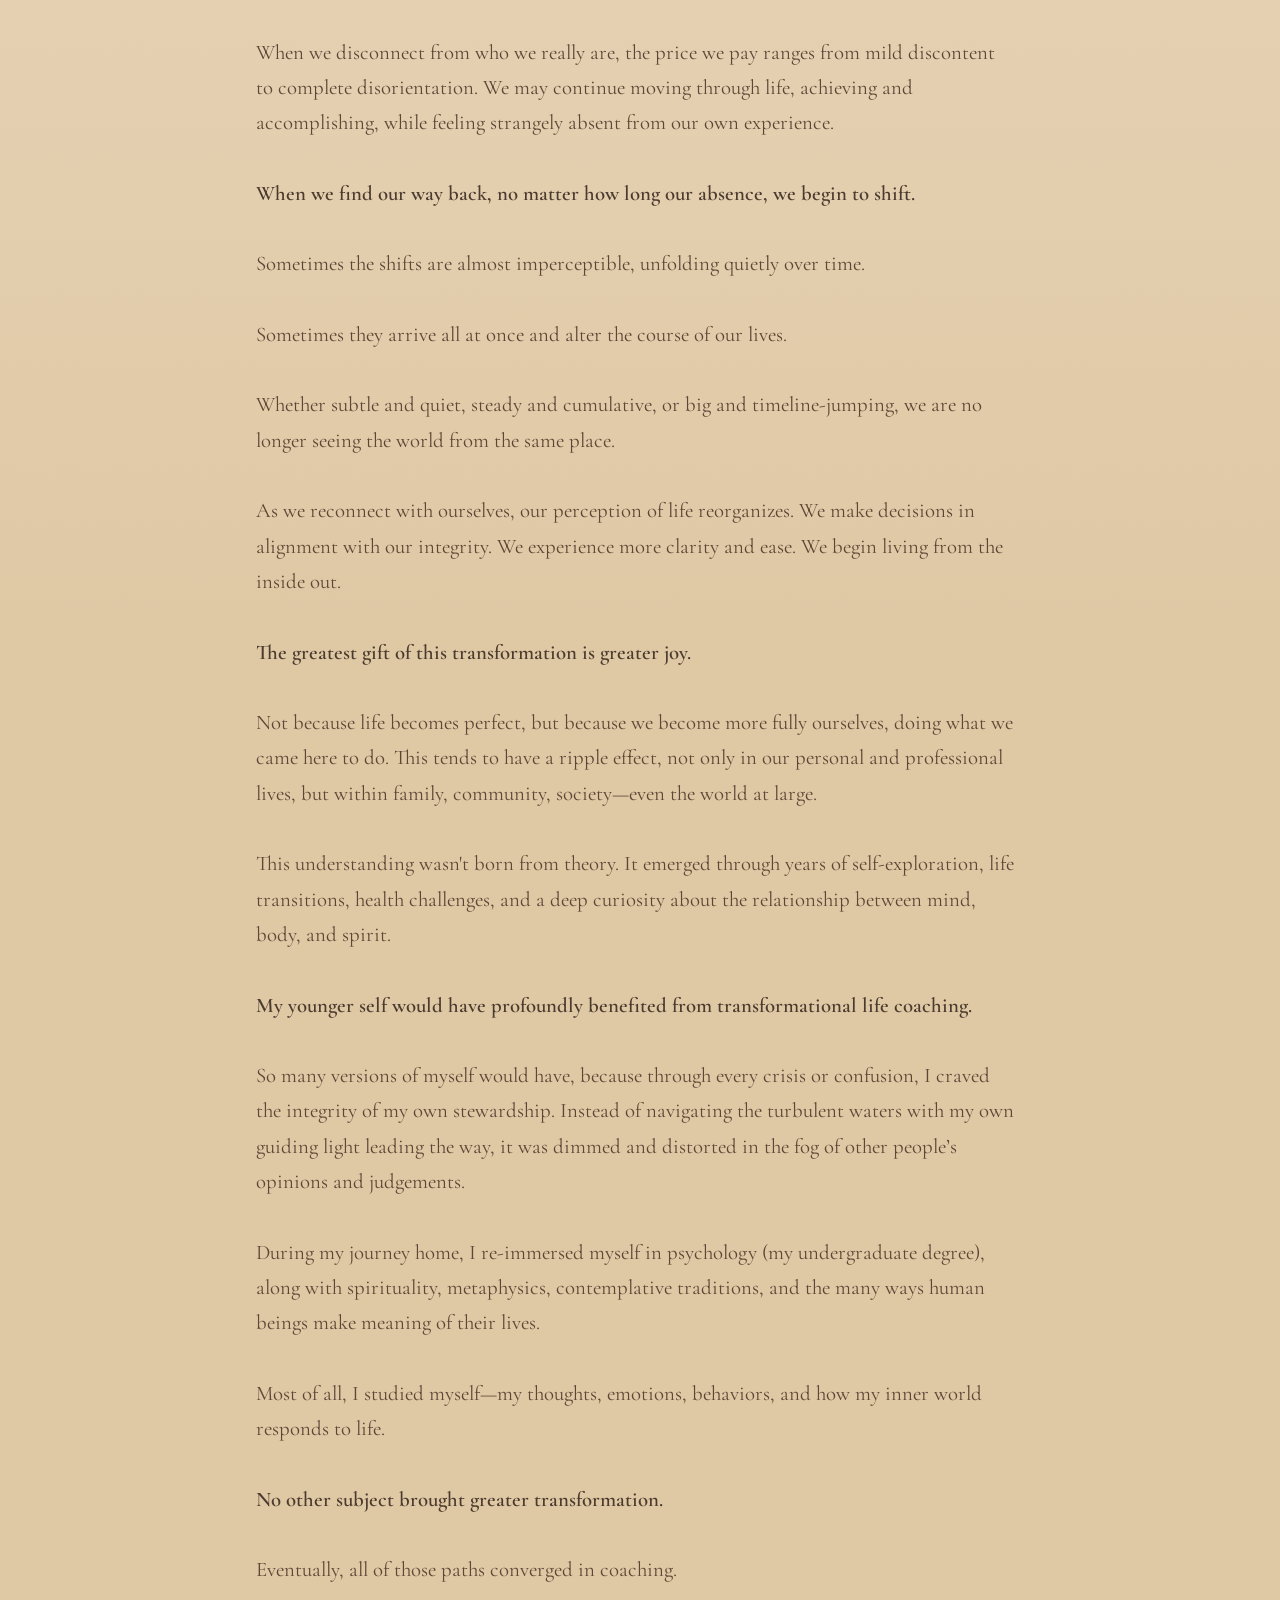
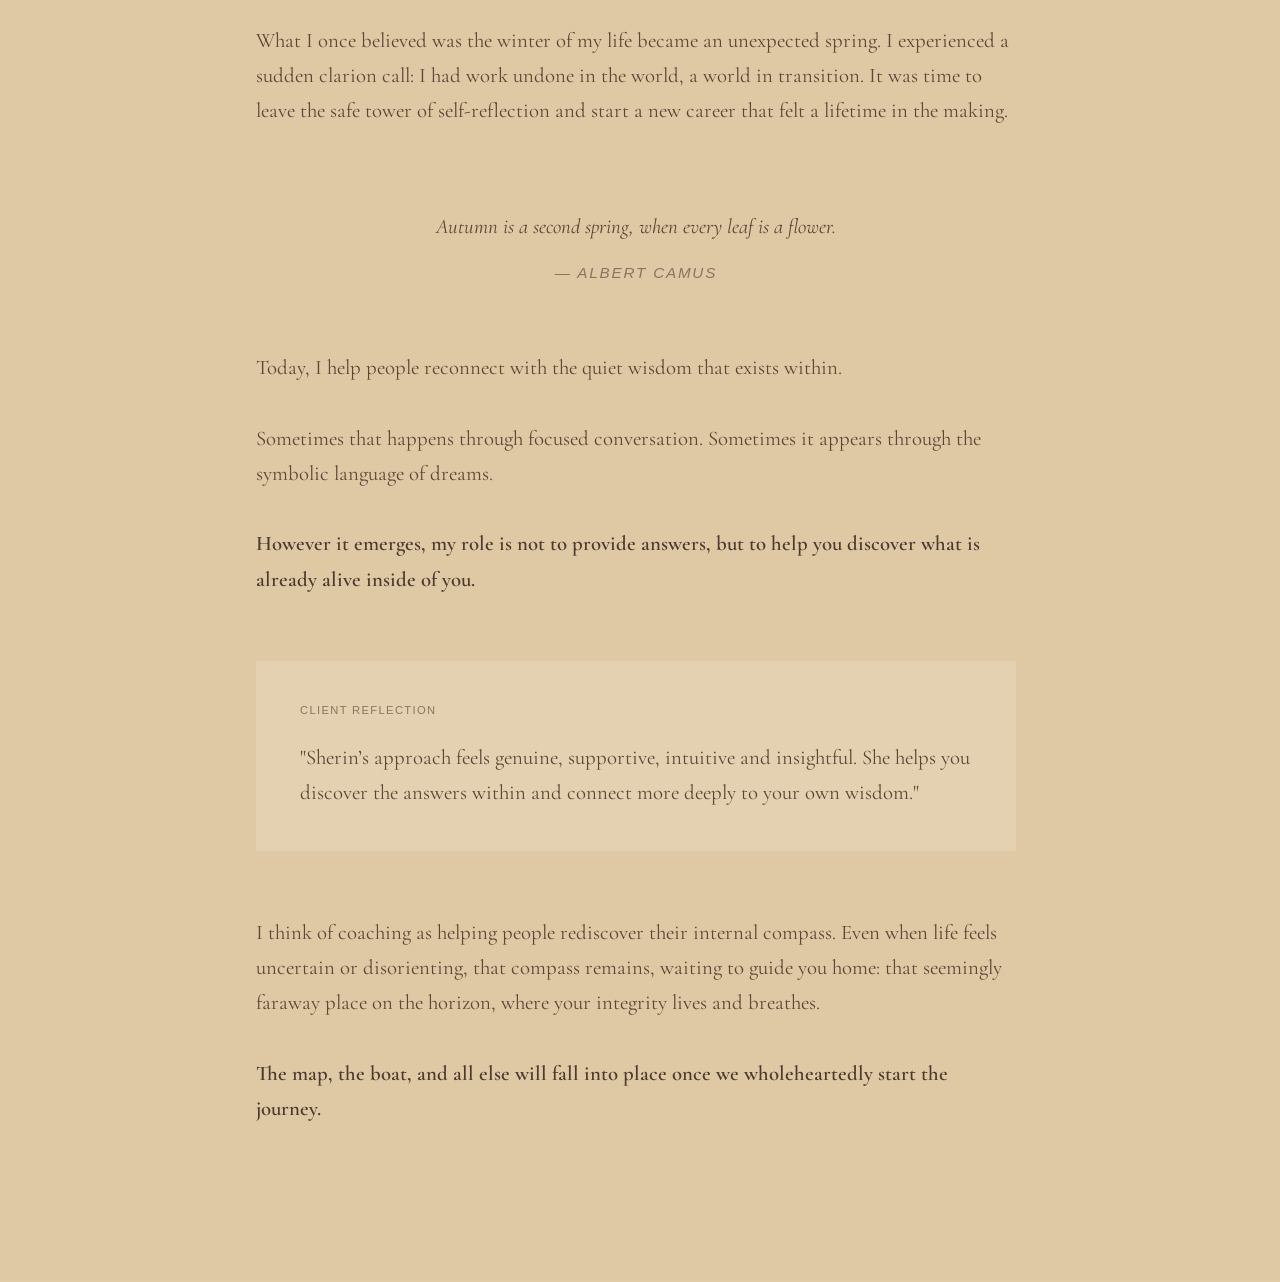
==== commit 52803f30: "Update about.html" ====
--- a/about.html
+++ b/about.html
@@ -104,7 +104,7 @@
 
 <blockquote class="testimonial-quote">
   <span class="testimonial-label">Client Reflection</span>
-  <p>Sherin’s approach feels genuine, supportive, intuitive and insightful. She helps you discover the answers within and connect more deeply to your own wisdom.</p>
+  <p>"Sherin’s approach feels genuine, supportive, intuitive and insightful. She helps you discover the answers within and connect more deeply to your own wisdom."</p>
 </blockquote>
         
 <p> I think of coaching as helping people rediscover their internal compass. Even when life feels uncertain or disorienting, that compass remains, waiting to guide you home: that seemingly faraway place on the horizon, where your integrity lives and breathes.</p>
--- a/style.css
+++ b/style.css
@@ -338,7 +338,7 @@
 .bio-text blockquote.testimonial-quote {
   margin: 4rem auto;
   padding: 2.5rem 2.75rem;
-  background: rgba(255, 250, 240, 0.32);
+  background: rgba(255, 250, 240, 0.16);
   text-align: left;
 }
 
@@ -357,6 +357,7 @@
   margin: 0;
   font-size: 1.3rem;
   line-height: 1.7;
+  font-style: normal;
 }
 /* ==========================================================
    SERVICES PAGE
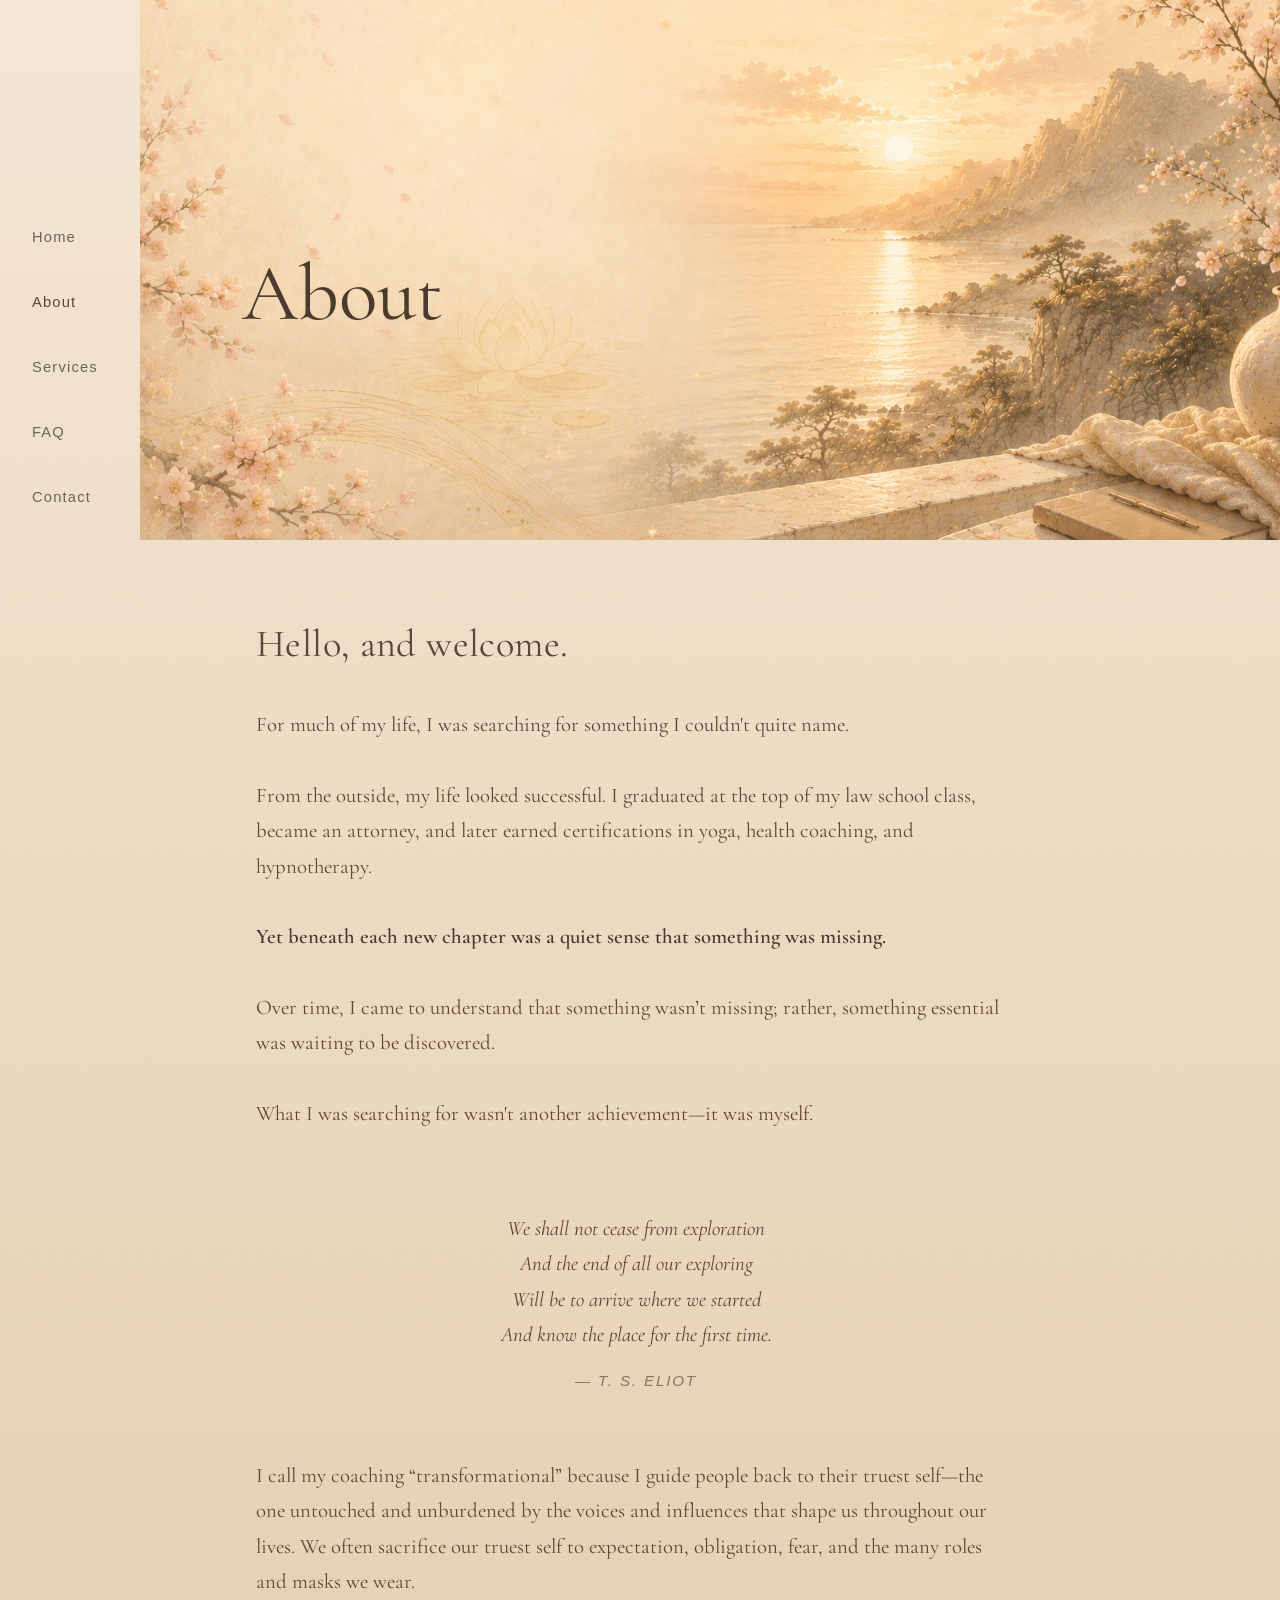
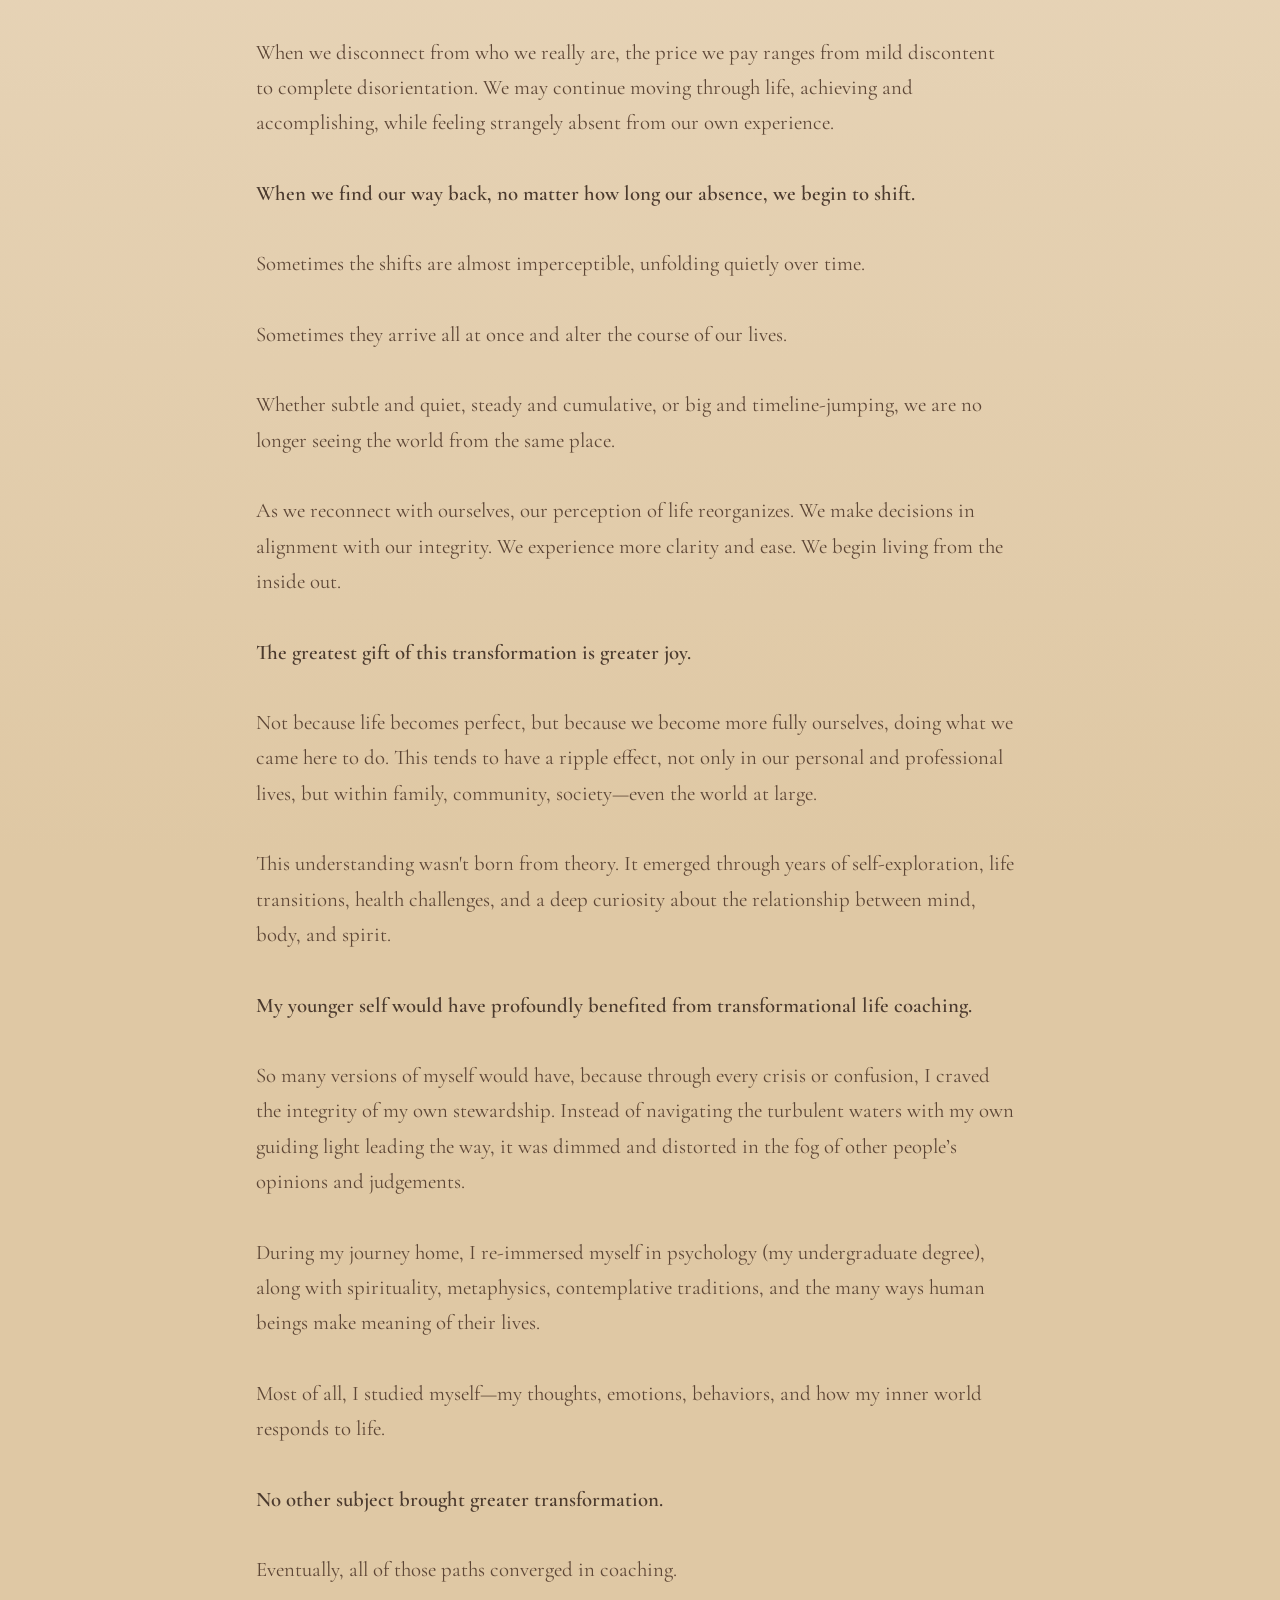
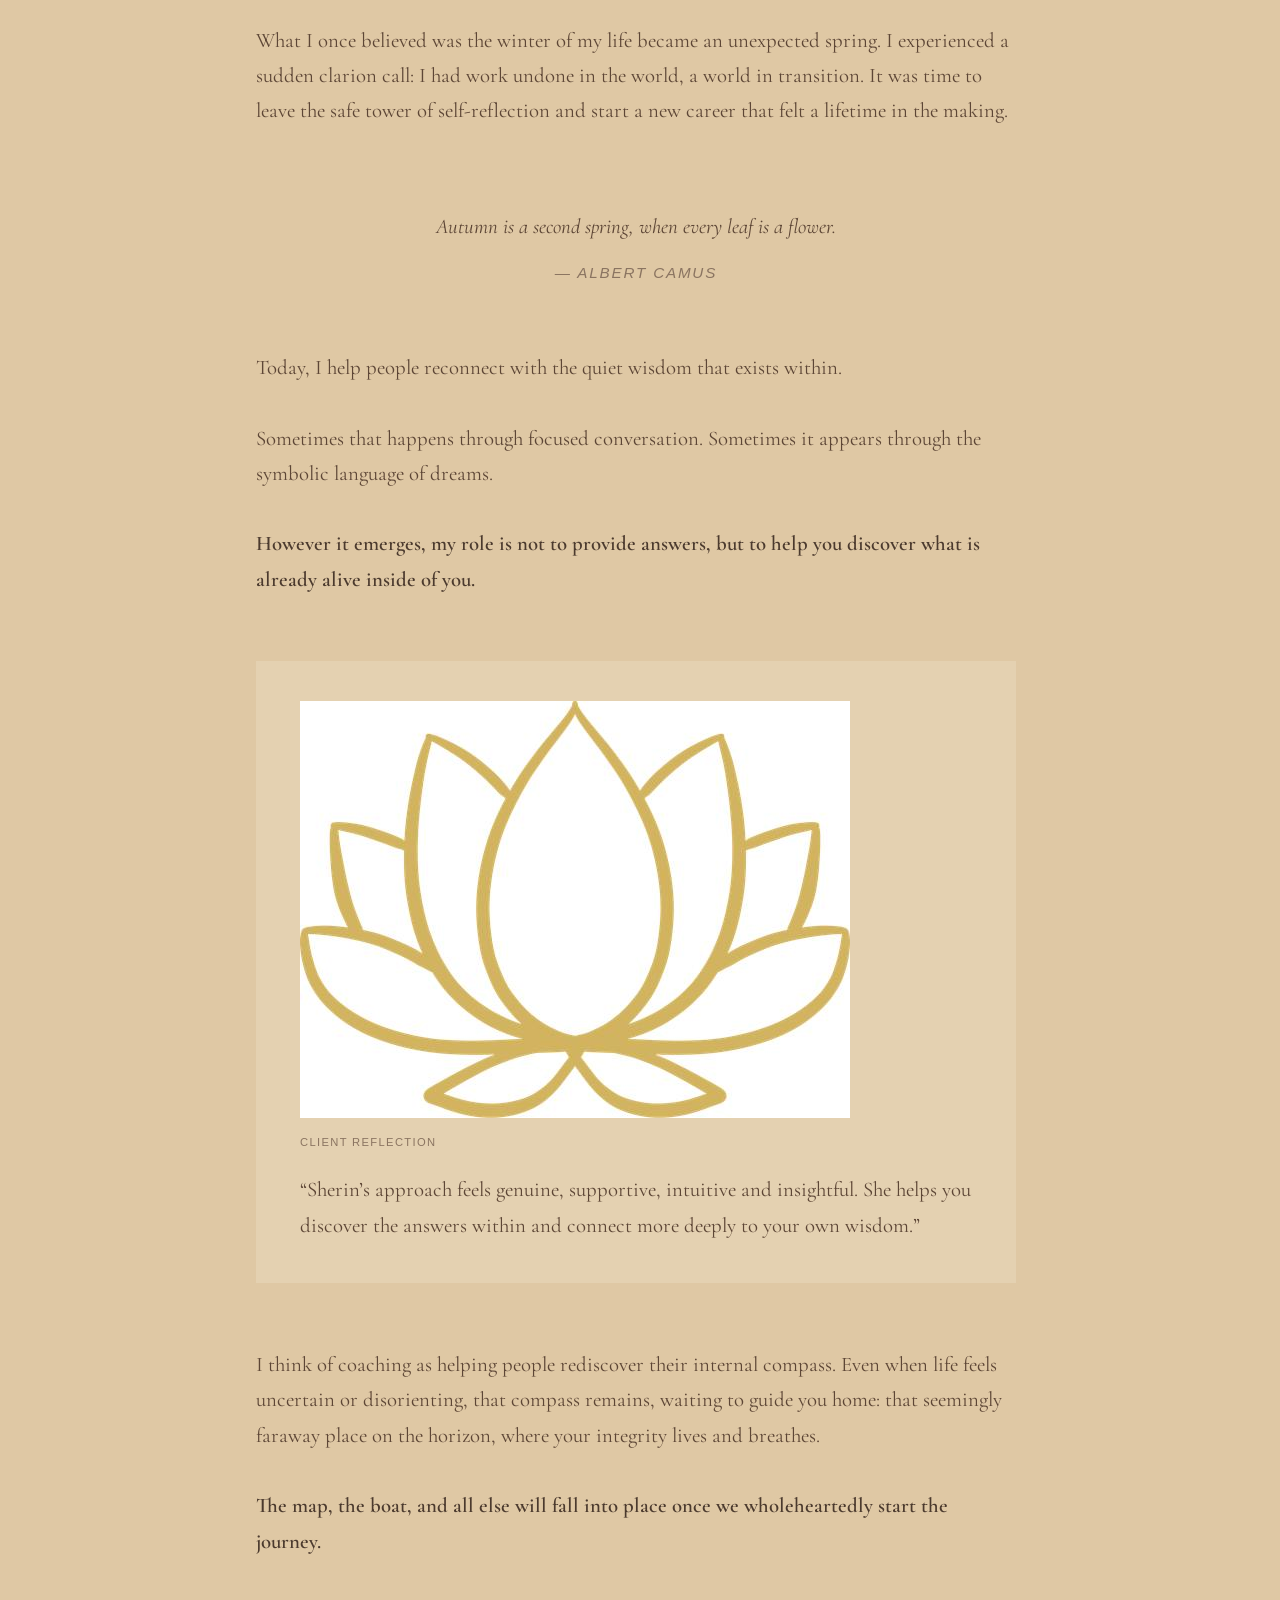
==== commit bde8dd0a: "Update about.html" ====
--- a/about.html
+++ b/about.html
@@ -103,10 +103,11 @@
 <p class="about-emphasis">However it emerges, my role is not to provide answers, but to help you discover what is already alive inside of you.</p>
 
 <blockquote class="testimonial-quote">
-  <span class="testimonial-label">Client Reflection</span>
-  <p>"Sherin’s approach feels genuine, supportive, intuitive and insightful. She helps you discover the answers within and connect more deeply to your own wisdom."</p>
+  <img src="lotus-testimonial.png" alt="" class="testimonial-lotus">
+  <span class="testimonial-label">CLIENT REFLECTION</span>
+  <p>“Sherin’s approach feels genuine, supportive, intuitive and insightful. She helps you discover the answers within and connect more deeply to your own wisdom.”</p>
+
 </blockquote>
-        
 <p> I think of coaching as helping people rediscover their internal compass. Even when life feels uncertain or disorienting, that compass remains, waiting to guide you home: that seemingly faraway place on the horizon, where your integrity lives and breathes.</p>
 <p class="about-emphasis">The map, the boat, and all else will fall into place once we wholeheartedly start the journey.</p>
 
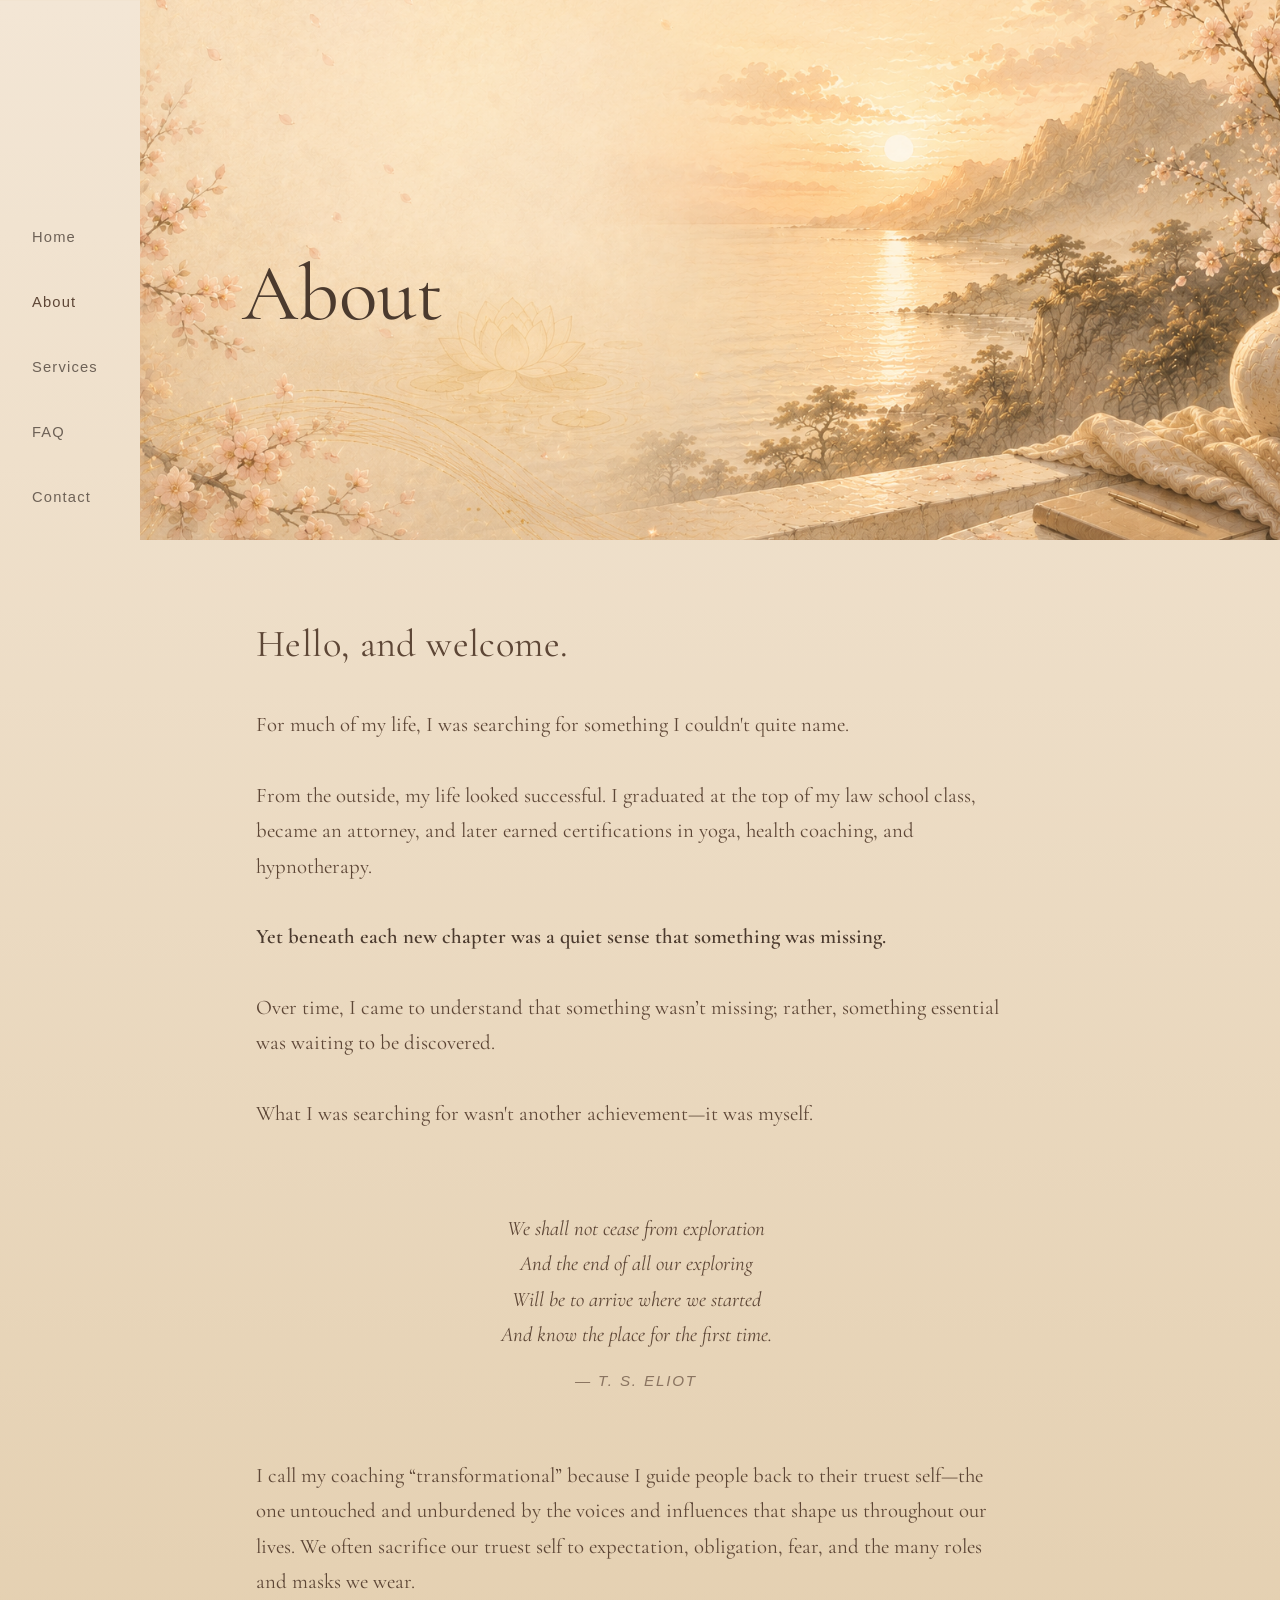
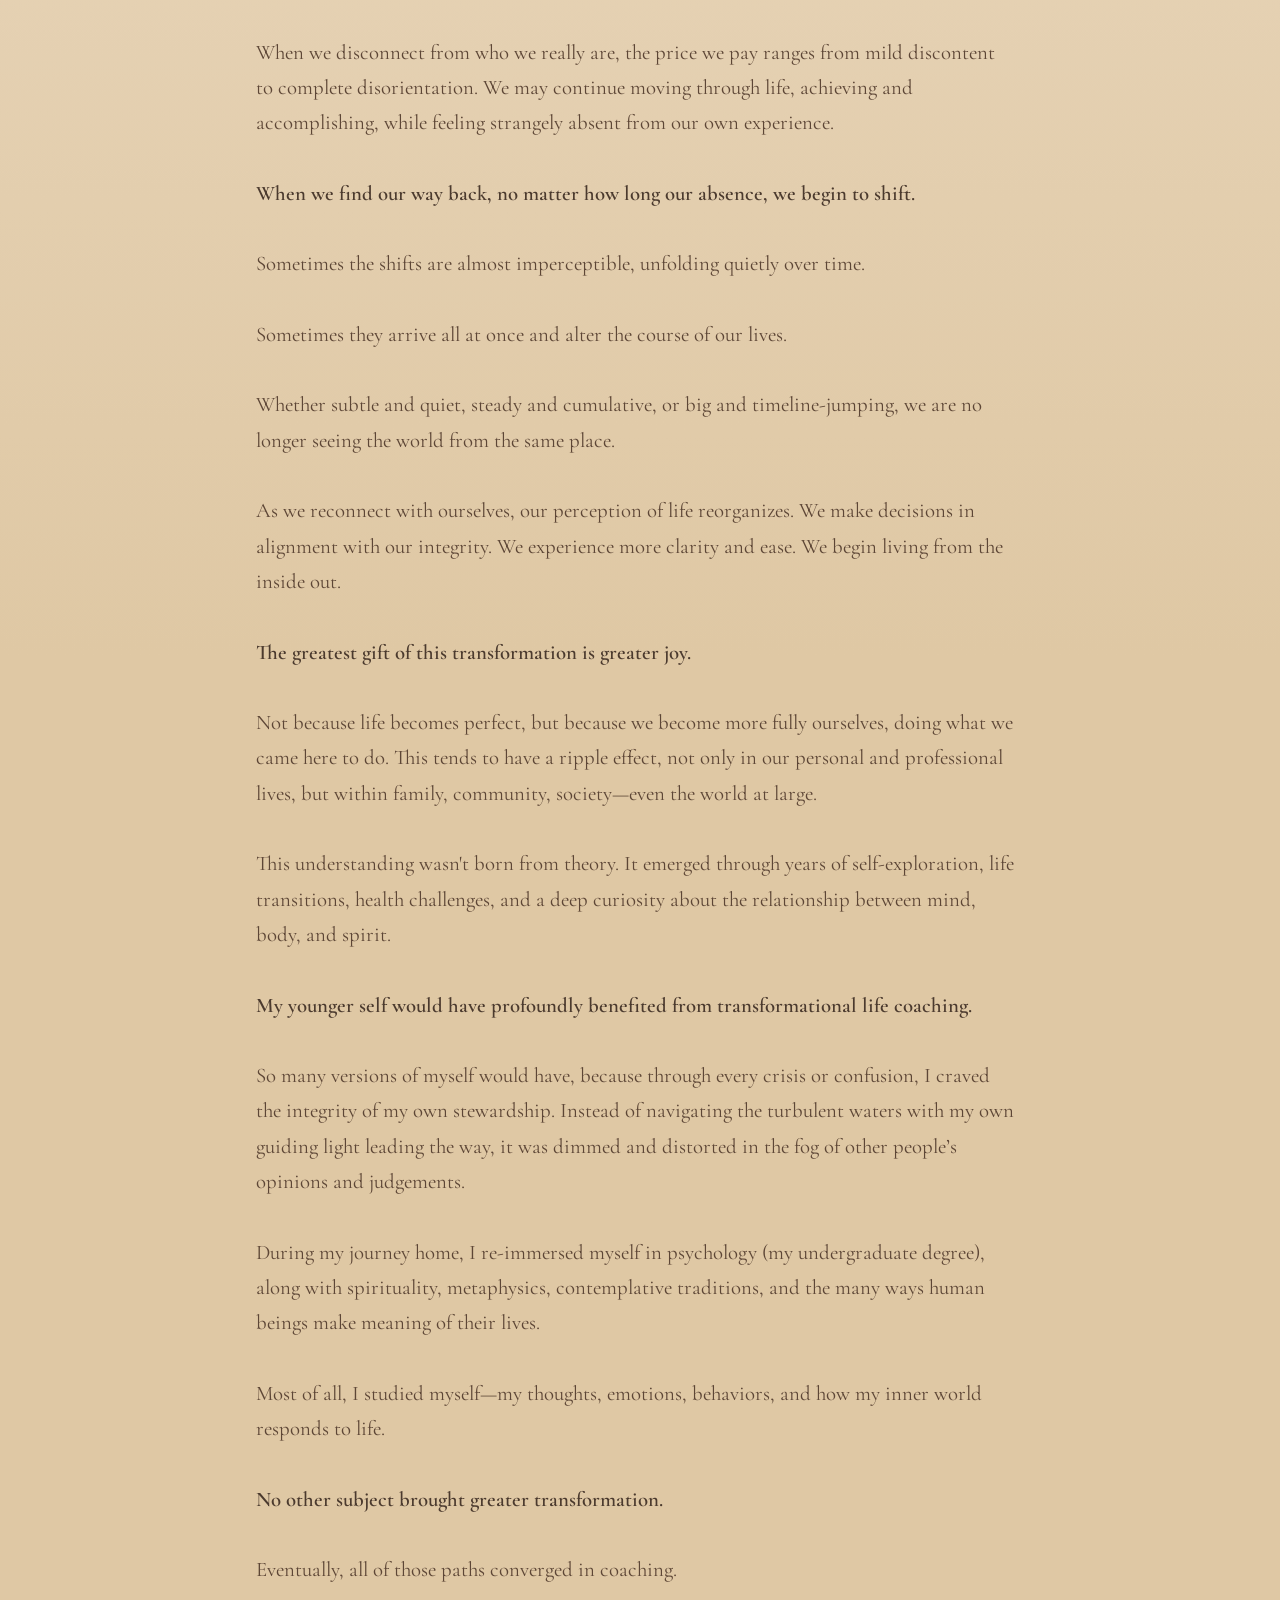
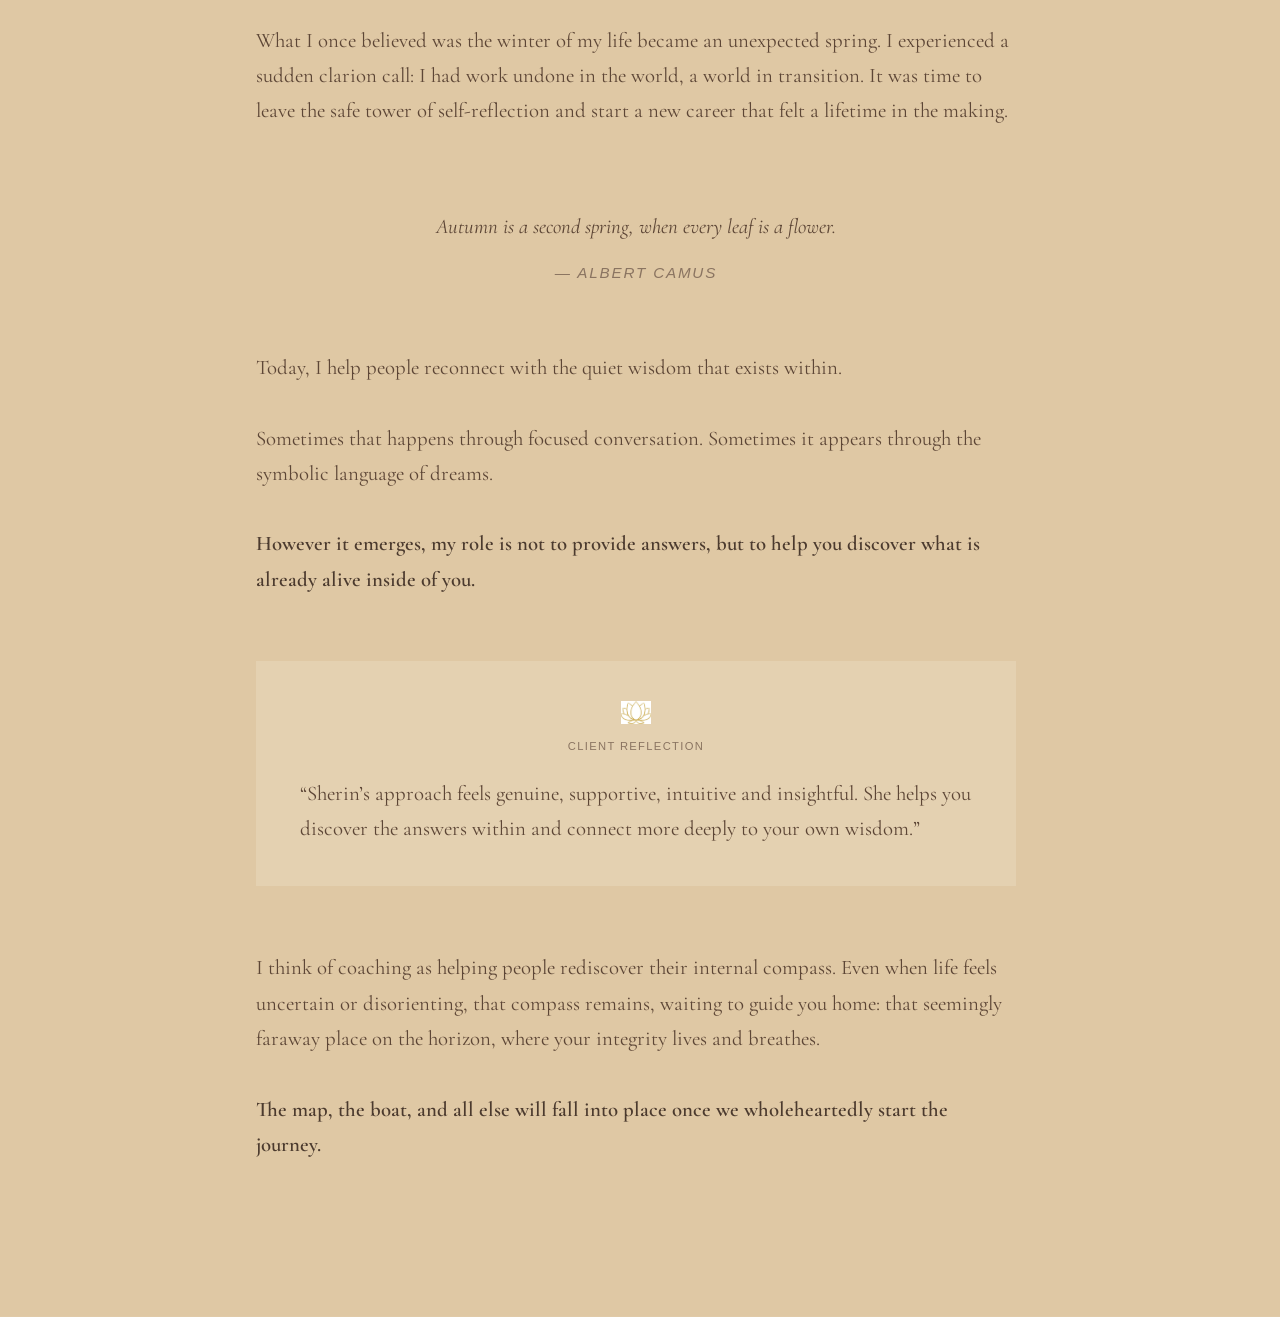
==== commit 34d992e2: "Update about.html" ====
--- a/about.html
+++ b/about.html
@@ -103,8 +103,11 @@
 <p class="about-emphasis">However it emerges, my role is not to provide answers, but to help you discover what is already alive inside of you.</p>
 
 <blockquote class="testimonial-quote">
-  <img src="lotus-testimonial.png" alt="" class="testimonial-lotus">
-  <span class="testimonial-label">CLIENT REFLECTION</span>
+  <div class="testimonial-heading">
+    <img src="lotus-testimonial.png" alt="" class="testimonial-lotus">
+    <span class="testimonial-label">CLIENT REFLECTION</span>
+  </div>
+
   <p>“Sherin’s approach feels genuine, supportive, intuitive and insightful. She helps you discover the answers within and connect more deeply to your own wisdom.”</p>
 
 </blockquote>
--- a/style.css
+++ b/style.css
@@ -352,7 +352,17 @@
   text-transform: uppercase;
   color: #8a7461;
 }
-
+.bio-text .testimonial-lotus {
+  display: block;
+  width: 30px;
+  height: auto;
+  margin: 0 auto 0.8rem;
+}
+
+.bio-text .testimonial-label {
+  text-align: center;
+  white-space: nowrap;
+}
 .bio-text blockquote.testimonial-quote p {
   margin: 0;
   font-size: 1.3rem;
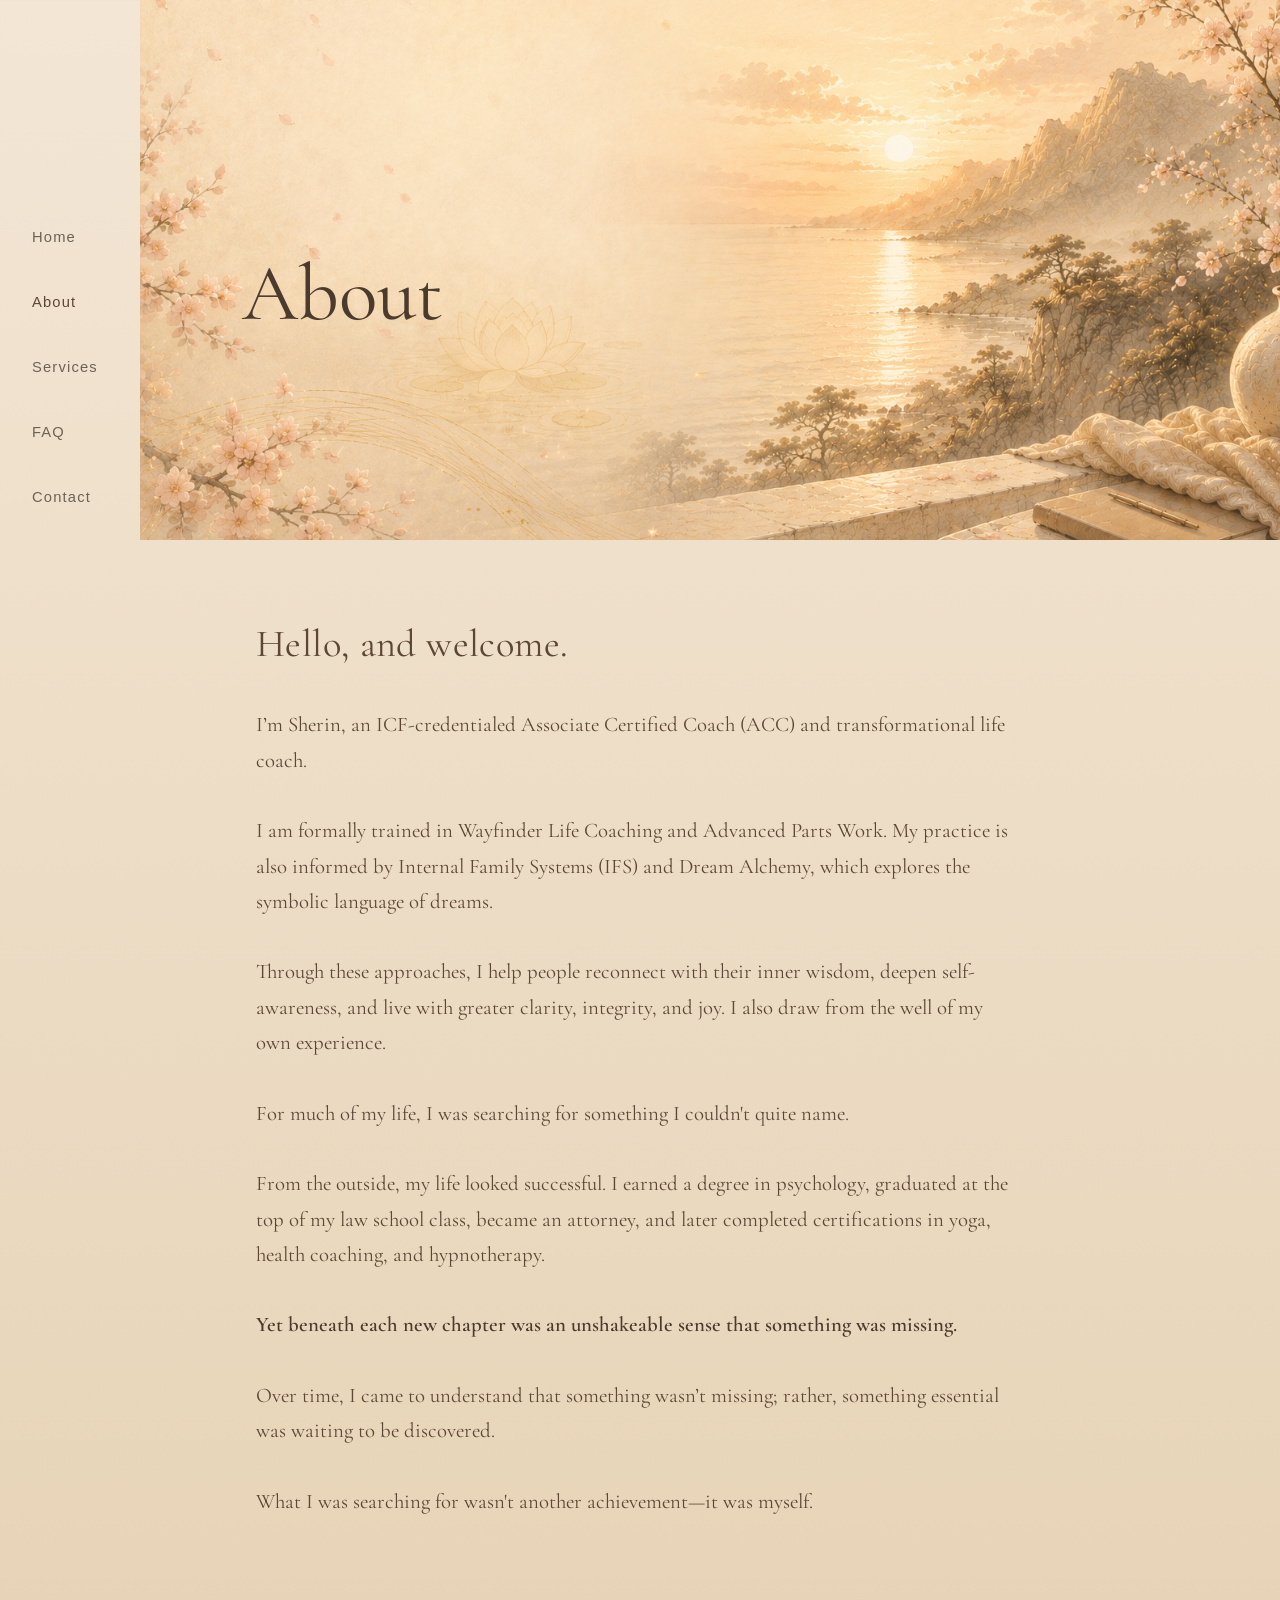
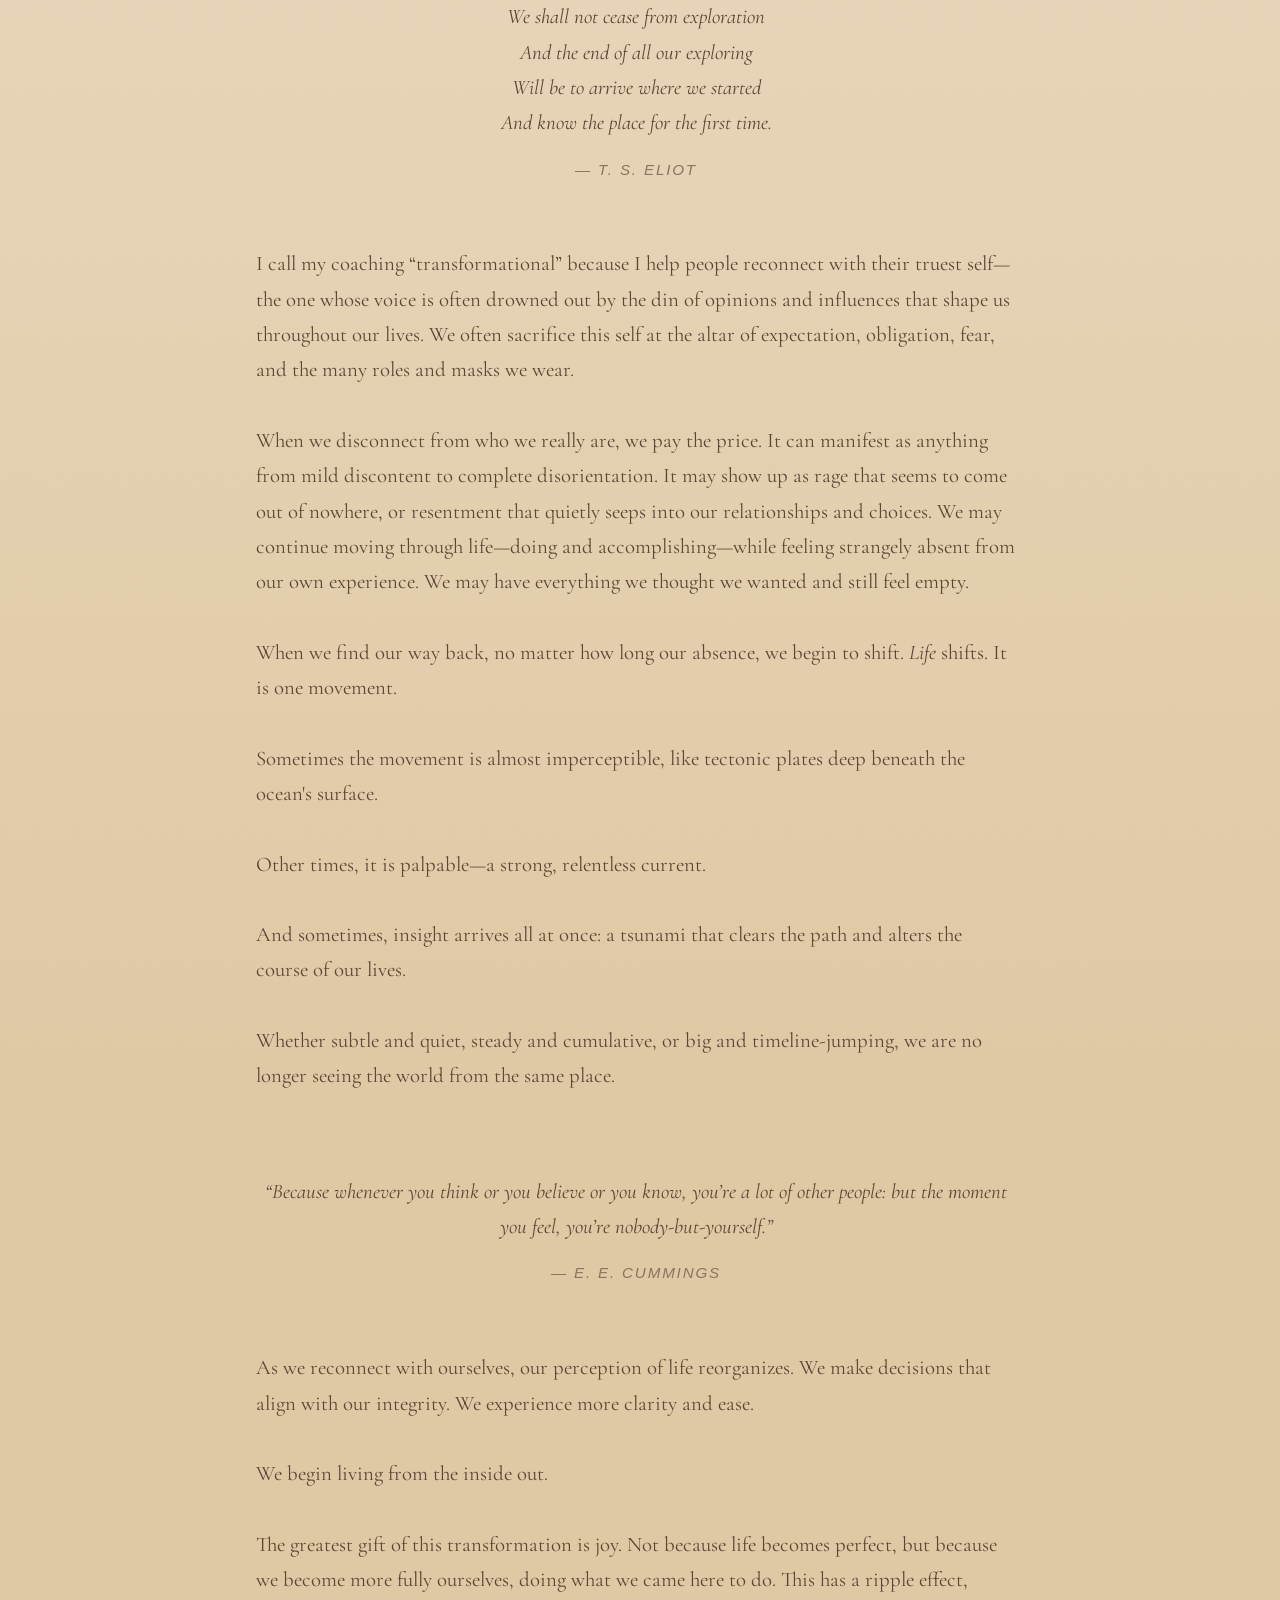
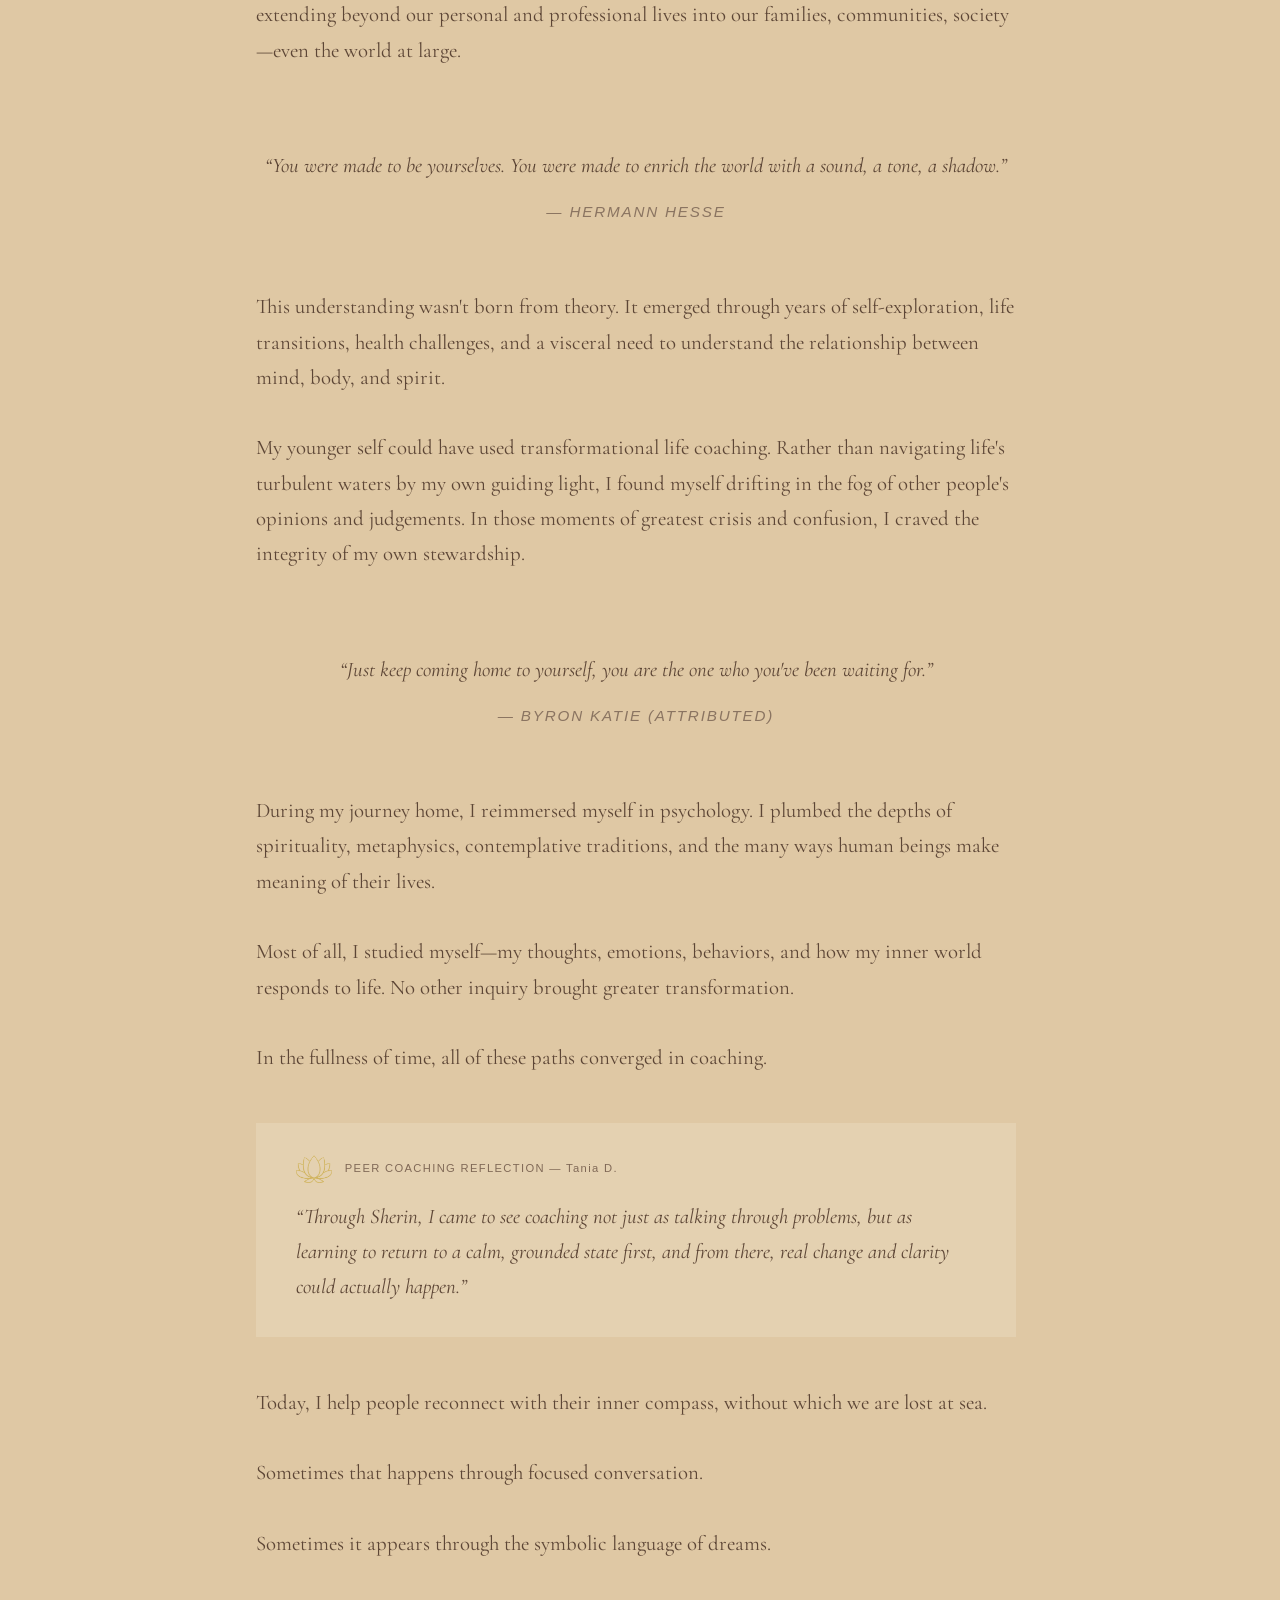
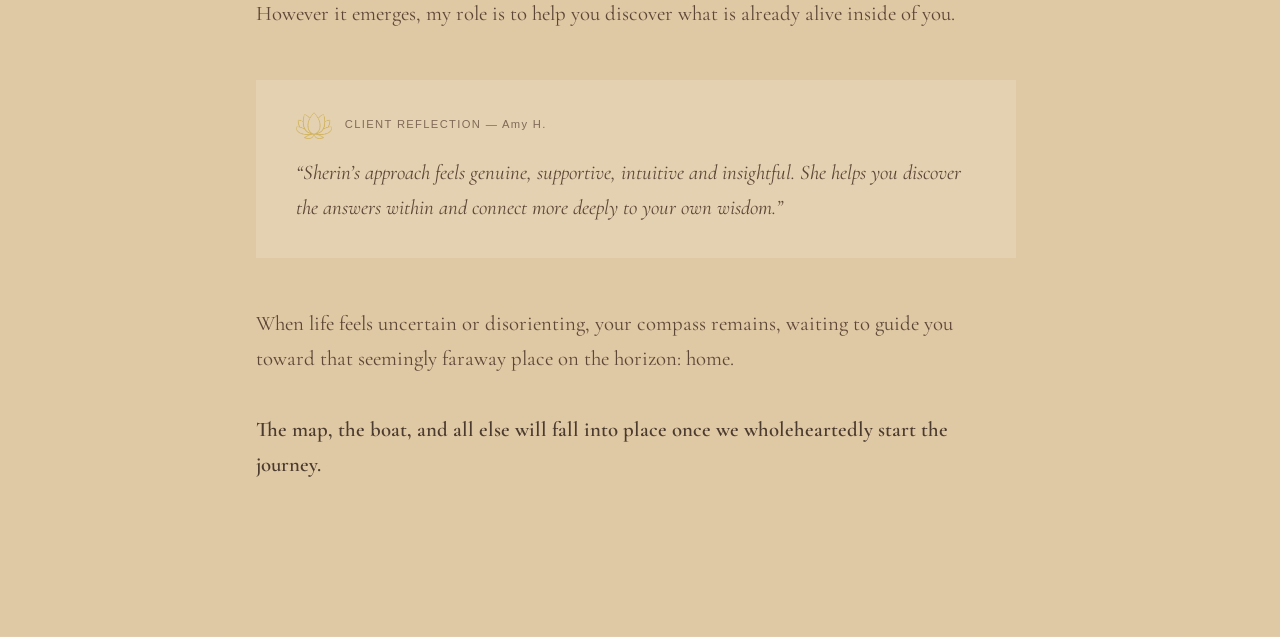
==== commit 70e465d6: "Update about.html" ====
--- a/about.html
+++ b/about.html
@@ -35,87 +35,106 @@
 
       <div class="bio-text">
 
- <p class="opening-line">Hello, and welcome.</p>
+<p class="opening-line">Hello, and welcome.</p>
 
- 
+<p>I’m Sherin, an ICF-credentialed Associate Certified Coach (ACC) and transformational life coach.</p>
+
+<p>I am formally trained in Wayfinder Life Coaching and Advanced Parts Work. My practice is also informed by Internal Family Systems (IFS) and Dream Alchemy, which explores the symbolic language of dreams.</p>
+
+<p>Through these approaches, I help people reconnect with their inner wisdom, deepen self-awareness, and live with greater clarity, integrity, and joy. I also draw from the well of my own experience.</p>
+
 <p>For much of my life, I was searching for something I couldn't quite name.</p>
-        
-<p>From the outside, my life looked successful. I graduated at the top of my law school class, became an attorney, and later earned certifications in yoga, health coaching, and hypnotherapy.</p> 
-<p class="about-emphasis">Yet beneath each new chapter was a quiet sense that something was missing.</p>
-        
-<p>Over time, I came to understand that something wasn’t missing; rather, something essential was waiting to be discovered.</p>  
-<p >What I was searching for wasn't another achievement—it was myself.</p>
+
+<p>From the outside, my life looked successful. I earned a degree in psychology, graduated at the top of my law school class, became an attorney, and later completed certifications in yoga, health coaching, and hypnotherapy.</p>
+
+<p class="about-emphasis">Yet beneath each new chapter was an unshakeable sense that something was missing.</p>
+
+<p>Over time, I came to understand that something wasn’t missing; rather, something essential was waiting to be discovered.</p>
+
+<p>What I was searching for wasn't another achievement—it was myself.</p>
 
 <blockquote>
-
-<p>
-We shall not cease from exploration<br>
-And the end of all our exploring<br>
-Will be to arrive where we started<br>
-And know the place for the first time.
-</p>
-
-<footer>— T. S. Eliot</footer>
-
+  <p>
+    We shall not cease from exploration<br>
+    And the end of all our exploring<br>
+    Will be to arrive where we started<br>
+    And know the place for the first time.
+  </p>
+  <footer>— T. S. Eliot</footer>
 </blockquote>
 
-<p>I call my coaching “transformational” because I guide people back to their truest self—the one untouched and unburdened by the voices and influences that shape us throughout our lives. We often sacrifice our truest self to expectation, obligation, fear, and the many roles and masks we wear.</p>
+<p>I call my coaching “transformational” because I help people reconnect with their truest self—the one whose voice is often drowned out by the din of opinions and influences that shape us throughout our lives. We often sacrifice this self at the altar of expectation, obligation, fear, and the many roles and masks we wear.</p>
 
-<p>When we disconnect from who we really are, the price we pay ranges from mild discontent to complete disorientation. We may continue moving through life, achieving and accomplishing, while feeling strangely absent from our own experience.</p> 
+<p>When we disconnect from who we really are, we pay the price. It can manifest as anything from mild discontent to complete disorientation. It may show up as rage that seems to come out of nowhere, or resentment that quietly seeps into our relationships and choices. We may continue moving through life—doing and accomplishing—while feeling strangely absent from our own experience. We may have everything we thought we wanted and still feel empty.</p>
 
-<p class="about-emphasis">When we find our way back, no matter how long our absence, we begin to shift.</p>
-<p>Sometimes the shifts are almost imperceptible, unfolding quietly over time. </p>
-<p>Sometimes they arrive all at once and alter the course of our lives. </p>
+<p>When we find our way back, no matter how long our absence, we begin to shift. <em>Life</em> shifts. It is one movement.</p>
+
+<p>Sometimes the movement is almost imperceptible, like tectonic plates deep beneath the ocean's surface.</p>
+
+<p>Other times, it is palpable—a strong, relentless current.</p>
+
+<p>And sometimes, insight arrives all at once: a tsunami that clears the path and alters the course of our lives.</p>
+
 <p>Whether subtle and quiet, steady and cumulative, or big and timeline-jumping, we are no longer seeing the world from the same place.</p>
 
-<p>As we reconnect with ourselves, our perception of life reorganizes. We make decisions in alignment with our integrity. We experience more clarity and ease. We begin living from the inside out.</p>
+<blockquote>
+  <p>“Because whenever you think or you believe or you know, you’re a lot of other people: but the moment you <em>feel</em>, you’re nobody-but-yourself.”</p>
+  <footer>— E. E. Cummings</footer>
+</blockquote>
 
-<p class="about-emphasis">The greatest gift of this transformation is greater joy.</p>
-<p>Not because life becomes perfect, but because we become more fully ourselves, doing what we came here to do. This tends to have a ripple effect, not only in our personal and professional lives, but within family, community, society—even the world at large.</p> 
+<p>As we reconnect with ourselves, our perception of life reorganizes. We make decisions that align with our integrity. We experience more clarity and ease.</p>
 
-<p>This understanding wasn't born from theory. It emerged through years of self-exploration, life transitions, health challenges, and a deep curiosity about the relationship between mind, body, and spirit.</p>
+<p>We begin living from the inside out.</p>
 
-<p class="about-emphasis">My younger self would have profoundly benefited from transformational life coaching.</p>
-<p>So many versions of myself would have, because through every crisis or confusion, I craved the integrity of my own stewardship. Instead of navigating the turbulent waters with my own guiding light leading the way, it was dimmed and distorted in the fog of other people’s opinions and judgements.</p> 
-
-
-<p>During my journey home, I re-immersed myself in psychology (my undergraduate degree), along with spirituality, metaphysics, contemplative traditions, and the many ways human beings make meaning of their lives. </p>
-<p>Most of all, I studied myself—my thoughts, emotions, behaviors, and how my inner world responds to life.</p>
-
-<p class="about-emphasis">No other subject brought greater transformation.</p>
-
-<p>Eventually, all of those paths converged in coaching.</p>
-<p>What I once believed was the winter of my life became an unexpected spring. I experienced a sudden clarion call: I had work undone in the world, a world in transition. It was time to leave the safe tower of self-reflection and start a new career that felt a lifetime in the making.</p> 
+<p>The greatest gift of this transformation is joy. Not because life becomes perfect, but because we become more fully ourselves, doing what we came here to do. This has a ripple effect, extending beyond our personal and professional lives into our families, communities, society—even the world at large.</p>
 
 <blockquote>
+  <p>“You were made to be yourselves. You were made to enrich the world with a sound, a tone, a shadow.”</p>
+  <footer>— Hermann Hesse</footer>
+</blockquote>
 
-  <p>
-    Autumn is a second spring, when every leaf is a flower.
-  </p>
+<p>This understanding wasn't born from theory. It emerged through years of self-exploration, life transitions, health challenges, and a visceral need to understand the relationship between mind, body, and spirit.</p>
 
-  <footer>— Albert Camus</footer>
+<p>My younger self could have used transformational life coaching. Rather than navigating life's turbulent waters by my own guiding light, I found myself drifting in the fog of other people's opinions and judgements. In those moments of greatest crisis and confusion, I craved the integrity of my own stewardship.</p>
 
+<blockquote>
+  <p>“Just keep coming home to yourself, you are the one who you've been waiting for.”</p>
+  <footer>— Byron Katie (attributed)</footer>
 </blockquote>
-        
-<p>Today, I help people reconnect with the quiet wisdom that exists within.</p>
-<p>Sometimes that happens through focused conversation. Sometimes it appears through the symbolic language of dreams.</p>
 
-<p class="about-emphasis">However it emerges, my role is not to provide answers, but to help you discover what is already alive inside of you.</p>
+<p>During my journey home, I reimmersed myself in psychology. I plumbed the depths of spirituality, metaphysics, contemplative traditions, and the many ways human beings make meaning of their lives.</p>
+
+<p>Most of all, I studied myself—my thoughts, emotions, behaviors, and how my inner world responds to life. No other inquiry brought greater transformation.</p>
+
+<p>In the fullness of time, all of these paths converged in coaching.</p>
 
 <blockquote class="testimonial-quote">
   <div class="testimonial-heading">
     <img src="lotus-testimonial.png" alt="" class="testimonial-lotus">
-    <span class="testimonial-label">CLIENT REFLECTION</span>
+    <span class="testimonial-label">PEER COACHING REFLECTION — Tania D.</span>
   </div>
+  <p>“Through Sherin, I came to see coaching not just as talking through problems, but as learning to return to a calm, grounded state first, and from there, real change and clarity could actually happen.”</p>
+</blockquote>
 
+<p>Today, I help people reconnect with their inner compass, without which we are lost at sea.</p>
+
+<p>Sometimes that happens through focused conversation.</p>
+
+<p>Sometimes it appears through the symbolic language of dreams.</p>
+
+<p>However it emerges, my role is to help you discover what is already alive inside of you.</p>
+
+<blockquote class="testimonial-quote">
+  <div class="testimonial-heading">
+    <img src="lotus-testimonial.png" alt="" class="testimonial-lotus">
+    <span class="testimonial-label">CLIENT REFLECTION — Amy H.</span>
+  </div>
   <p>“Sherin’s approach feels genuine, supportive, intuitive and insightful. She helps you discover the answers within and connect more deeply to your own wisdom.”</p>
+</blockquote>
 
-</blockquote>
-<p> I think of coaching as helping people rediscover their internal compass. Even when life feels uncertain or disorienting, that compass remains, waiting to guide you home: that seemingly faraway place on the horizon, where your integrity lives and breathes.</p>
+<p>When life feels uncertain or disorienting, your compass remains, waiting to guide you toward that seemingly faraway place on the horizon: home.</p>
+
 <p class="about-emphasis">The map, the boat, and all else will fall into place once we wholeheartedly start the journey.</p>
-
-
-
 </div>
           
       </div>
--- a/style.css
+++ b/style.css
@@ -332,42 +332,66 @@
   text-transform: uppercase;
 }
 /* ----------------------------------------------------------
-   Client Reflection
+   Client Reflection — About and Work With Me
 ---------------------------------------------------------- */
 
 .bio-text blockquote.testimonial-quote {
-  margin: 4rem auto;
-  padding: 2.5rem 2.75rem;
+  width: 100%;
+  max-width: 860px;
+  margin: 3rem auto;
+  padding: 2rem 2.5rem;
   background: rgba(255, 250, 240, 0.16);
   text-align: left;
-}
-
-.bio-text .testimonial-label {
+  box-sizing: border-box;
+}
+
+.booking-content blockquote.testimonial-quote {
+  width: calc(100% + 240px);
+  max-width: 1260px;
+  margin: 3rem 0 3rem -120px;
+  padding: 2rem 2.5rem;
+  background: rgba(255, 250, 240, 0.16);
+  text-align: left;
+  box-sizing: border-box;
+}
+
+.testimonial-heading {
+  display: flex;
+  align-items: center;
+  gap: 0.8rem;
+  margin-bottom: 1rem;
+}
+
+.bio-text .testimonial-lotus,
+.booking-content .testimonial-lotus {
   display: block;
-  margin-bottom: 1.25rem;
+  flex: 0 0 36px;
+  width: 36px;
+  max-width: 36px;
+  height: auto;
+  margin: 0;
+}
+
+.bio-text .testimonial-label,
+.booking-content .testimonial-label {
+  display: block;
+  margin: 0;
   font-family: 'Inter', sans-serif;
   font-size: 0.7rem;
   font-style: normal;
   letter-spacing: 0.12em;
-  text-transform: uppercase;
-  color: #8a7461;
-}
-.bio-text .testimonial-lotus {
-  display: block;
-  width: 30px;
-  height: auto;
-  margin: 0 auto 0.8rem;
-}
-
-.bio-text .testimonial-label {
-  text-align: center;
+  line-height: 1.4;
   white-space: nowrap;
-}
-.bio-text blockquote.testimonial-quote p {
+  color: #806957;
+}
+
+.bio-text blockquote.testimonial-quote p,
+.booking-content blockquote.testimonial-quote p {
   margin: 0;
   font-size: 1.3rem;
   line-height: 1.7;
-  font-style: normal;
+  font-style: italic;
+  color: #5d4636;
 }
 /* ==========================================================
    SERVICES PAGE
@@ -599,6 +623,17 @@
     color: #6f6258;
 
 }
+.booking-note {
+  max-width: 900px;
+  width: 100%;
+  margin: 24px auto 0;
+  text-align: center;
+  font-family: "Cormorant Garamond", serif;
+  font-size: 1.3rem;
+  font-weight: 400;
+  line-height: 1.7;
+  color: #6f6258;
+}
 
 
 /* ==========================================================
@@ -673,25 +708,47 @@
   display: grid;
   grid-template-columns: repeat(2, minmax(0, 1fr));
   gap: 22px;
-  align-items: start;
- transform: translateX(20px);
-}
+  align-items: stretch;
+  transform: translateX(20px);
+}
+
 .services-offerings .services-section {
   margin: 0;
   padding: 42px 42px 36px;
-
   background: rgba(255, 250, 240, 0.32);
 
   display: flex;
   flex-direction: column;
-}
-.services-offerings .section-header h2 {
-  margin-top: 0;
+  min-width: 0;
+}
+.services-offerings .section-header h2 a {
+  color: inherit;
+  text-decoration: none;
+}
+
+.services-offerings .section-header h2 a:hover {
+  color: inherit;
+  text-decoration: none;
+}
+.services-offerings .service-title {
+  display: flex;
+  align-items: center;
+  gap: 14px;
   margin-bottom: 22px;
 }
 
+.services-offerings .service-title h2 {
+  margin: 0;
+}
+
+.services-offerings .service-icon {
+  width: 38px;
+  height: 38px;
+  object-fit: contain;
+  flex-shrink: 0;
+}
 .services-offerings .section-header {
-  margin-bottom: 5rem;
+  margin-bottom: 2rem;
 }
 
 .services-offerings .section-subtitle {
@@ -1303,10 +1360,10 @@
 .booking-options {
   width: 100%;
   max-width: 850px;
-  margin: 50px auto 0;
+  margin: 35px 0 0;
   display: flex;
   flex-direction: column;
-  gap: 32px;
+  gap: 24px;
 }
 
 .booking-option h2 {
@@ -1332,17 +1389,17 @@
   opacity: 0.78;
 }
 
- .booking-content p {
+.booking-content p {
   color: #5f4e41;
   margin-bottom: 2rem;
+  font-size: 1.3rem;
 }
 
 .booking-intro {
   width: 100%;
   max-width: 950px;
-  margin: 0 auto;
-}
-
+  margin: 0;
+}
 .booking-intro a,
 .booking-intro a:visited {
   color: #5f4e41;
@@ -1358,7 +1415,13 @@
 .booking-content {
   font-family: "Cormorant Garamond", serif;
   color: #5f4e41;
-  padding-top: 40px;
+
+  margin-left: 140px;
+  width: calc(100% - 140px);
+
+  padding: 20px 11rem 7rem;
+  box-sizing: border-box;
+
   background: linear-gradient(
     #eadbc9 0%,
     #dfc8a4 100%
@@ -1413,6 +1476,7 @@
   color: #a4865f;
   margin-top: 40px;
   margin-bottom: 35px;
+  text-align: center;
 }
 
 .booking-question span {
@@ -1451,24 +1515,36 @@
     opacity: 0;
   }
 
-  100% {
+   100% {
     opacity: 0;
   }
 }
-.booking-possibility {
-  margin-top: 35px;
-  margin-bottom: 35px;
+
+/* POETIC STAIRCASE */
+
+.booking-staircase {
+  margin: 35px 0;
+  font-family: "Cormorant Garamond", serif;
+  font-size: 1.3rem;
+  line-height: 1.4;
+  color: #5f4e41;
+}
+
+.booking-staircase .staircase-line {
+  margin-top: 0;
+  margin-bottom: 0;
+}
+
+.booking-staircase .staircase-one,
+.booking-staircase .staircase-two,
+.booking-staircase .staircase-three {
   text-align: center;
-}
-
-.booking-map {
-  display: block;
-  color: inherit;
-  font-style: italic;
-}
-
-.booking-possibility span {
-  color: inherit;
+  margin-left: 0;
+}
+.booking-staircase .staircase-one {
+  margin-bottom: 1.5rem;
+}
+.booking-staircase .staircase-three {
   font-style: italic;
 }
 .booking-option,
@@ -1496,7 +1572,12 @@
 .booking-details {
   text-align: left;
 }
-
+.booking-welcome {
+  text-align: center;
+}
+.booking-coaching-line {
+  text-align: center;
+}
 /* ---------- Mobile ---------- */
 
 @media (max-width: 800px) {
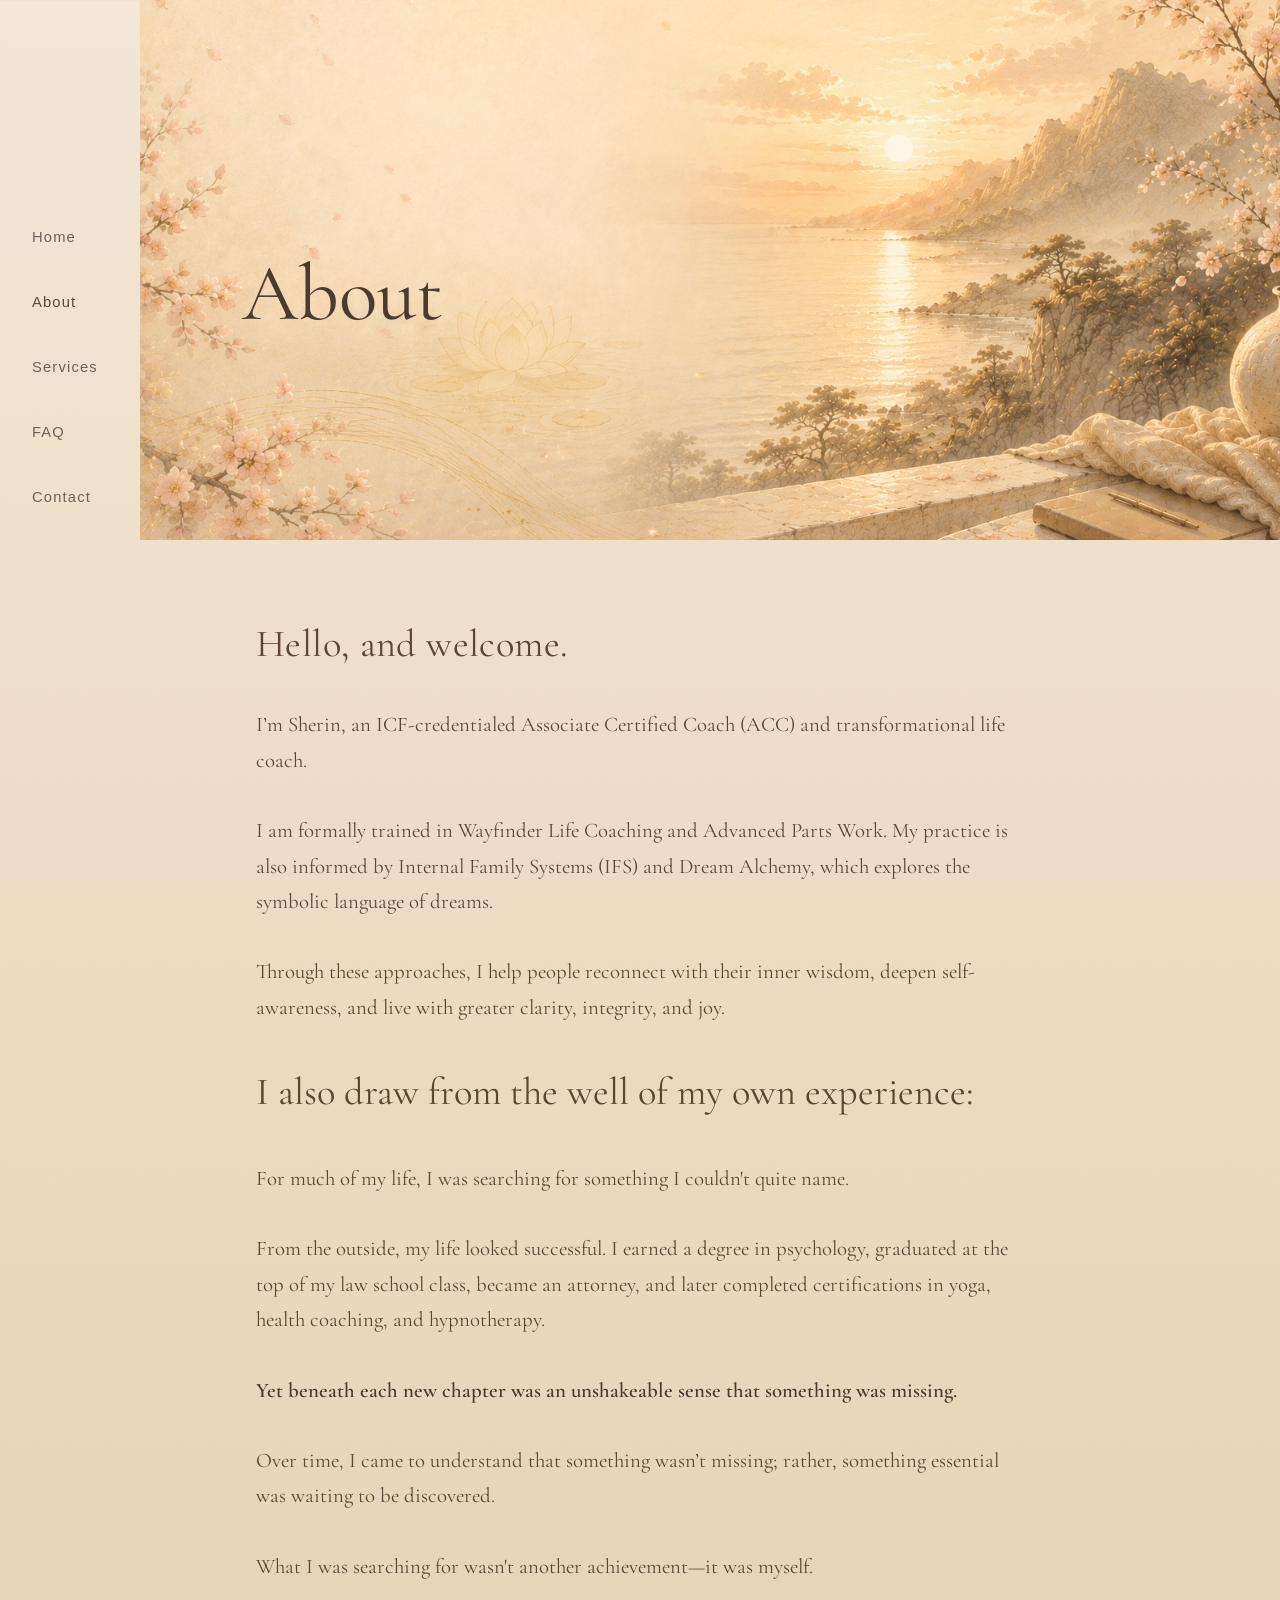
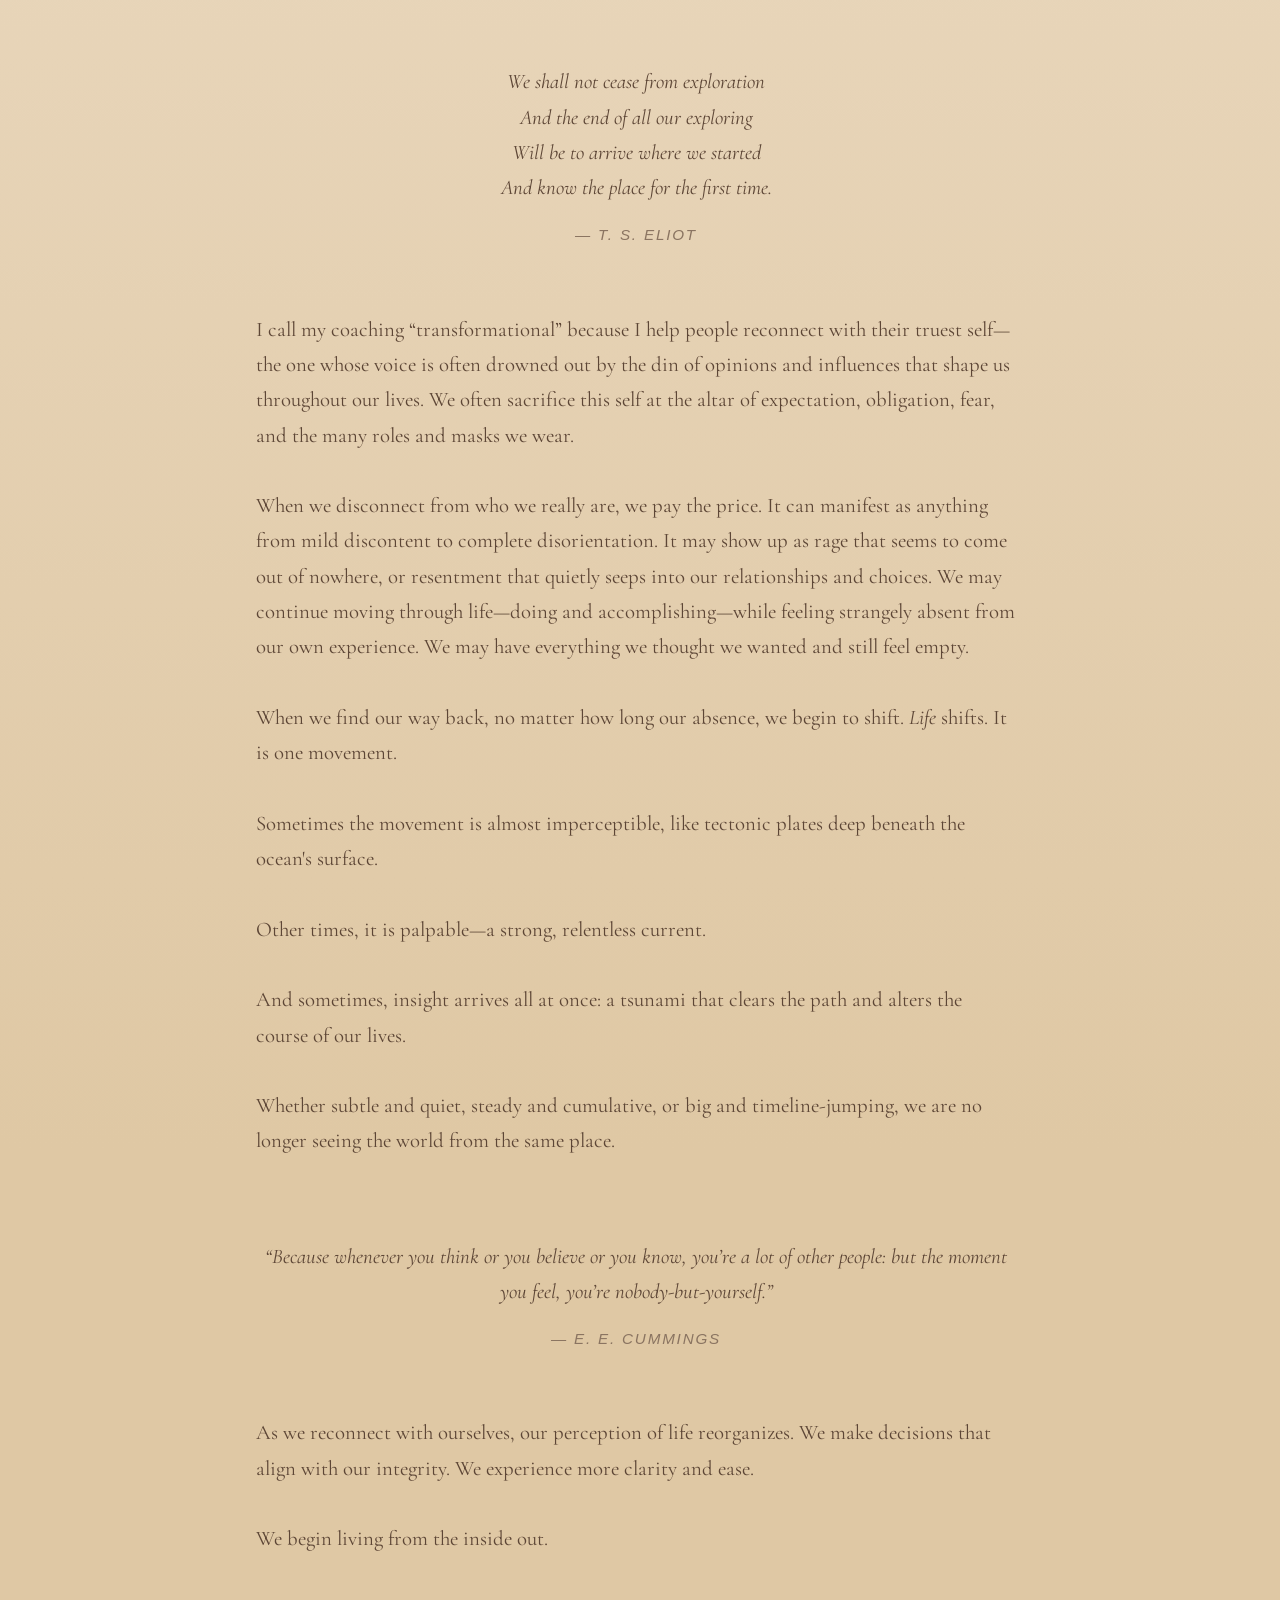
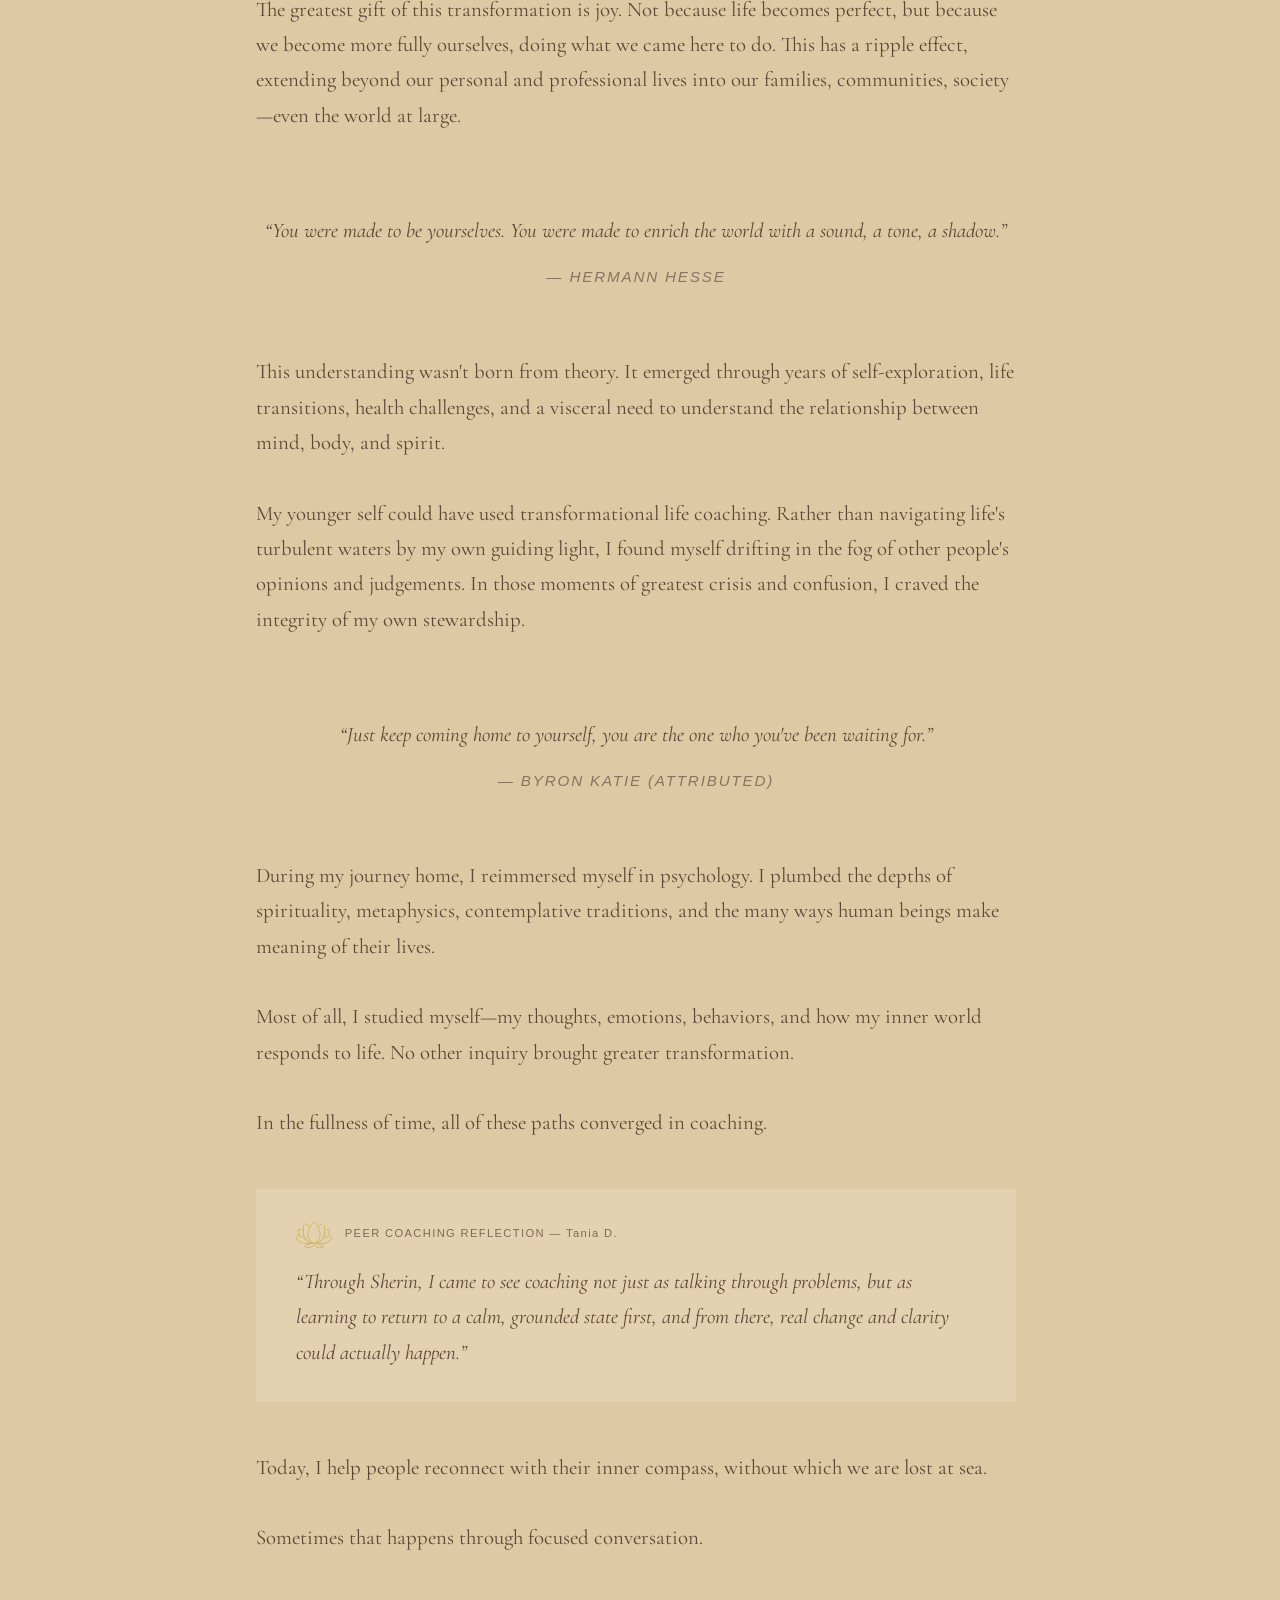
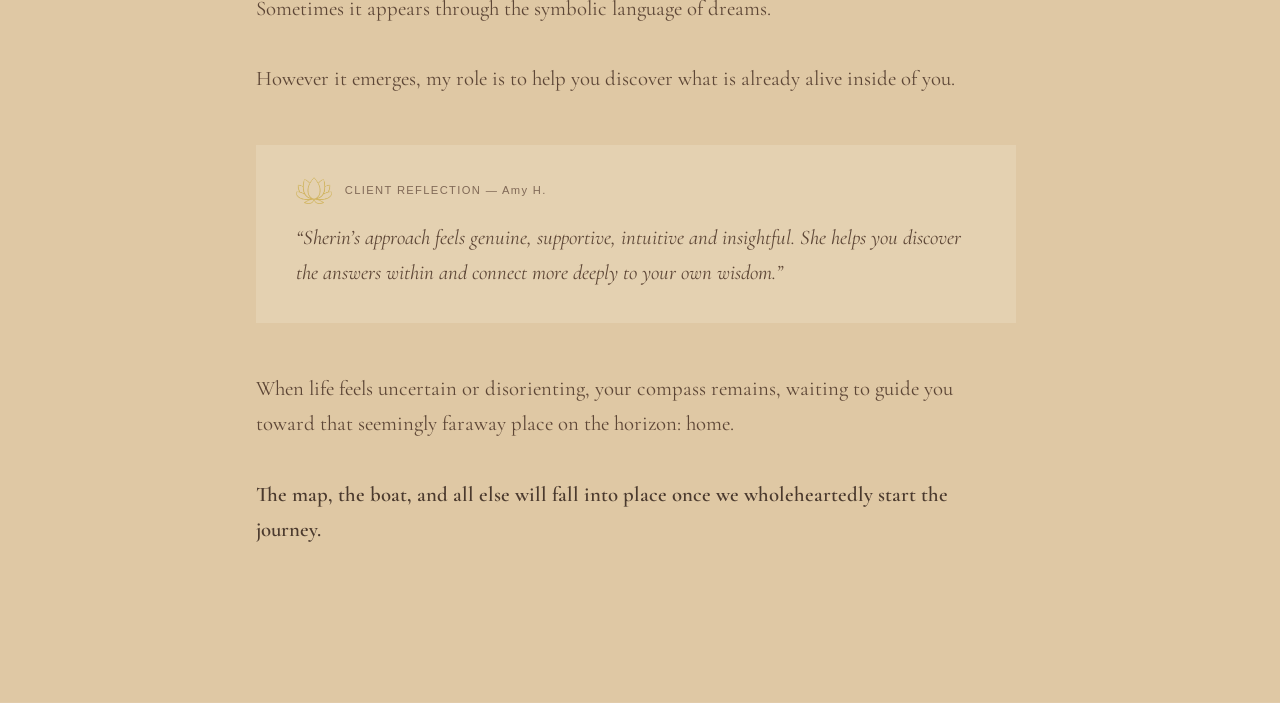
==== commit ba7ff8b3: "Update about.html" ====
--- a/about.html
+++ b/about.html
@@ -41,7 +41,9 @@
 
 <p>I am formally trained in Wayfinder Life Coaching and Advanced Parts Work. My practice is also informed by Internal Family Systems (IFS) and Dream Alchemy, which explores the symbolic language of dreams.</p>
 
-<p>Through these approaches, I help people reconnect with their inner wisdom, deepen self-awareness, and live with greater clarity, integrity, and joy. I also draw from the well of my own experience.</p>
+<p>Through these approaches, I help people reconnect with their inner wisdom, deepen self-awareness, and live with greater clarity, integrity, and joy.</p>
+
+</p>I also draw from the well of my own experience:</p>
 
 <p>For much of my life, I was searching for something I couldn't quite name.</p>
 
@@ -139,8 +141,6 @@
           
       </div>
 
-    </div>
-
   </section>
 
 </body>
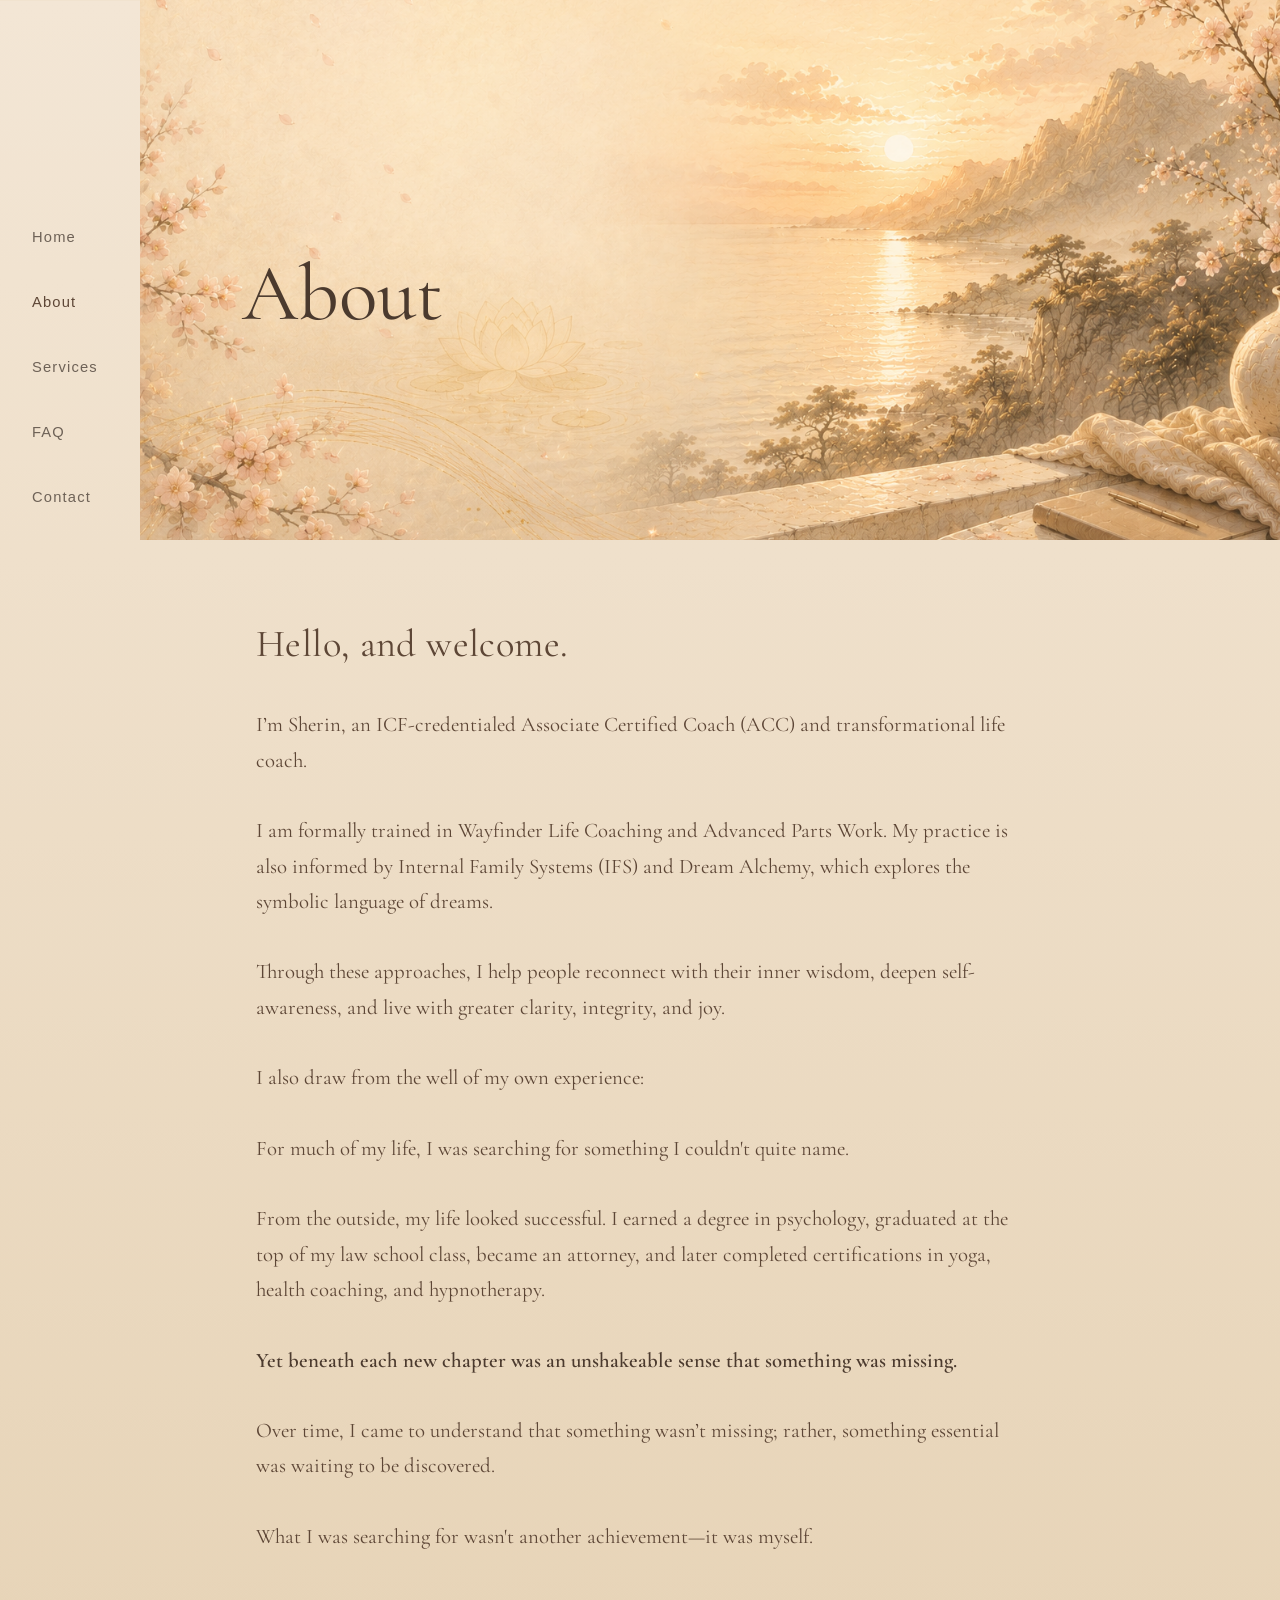
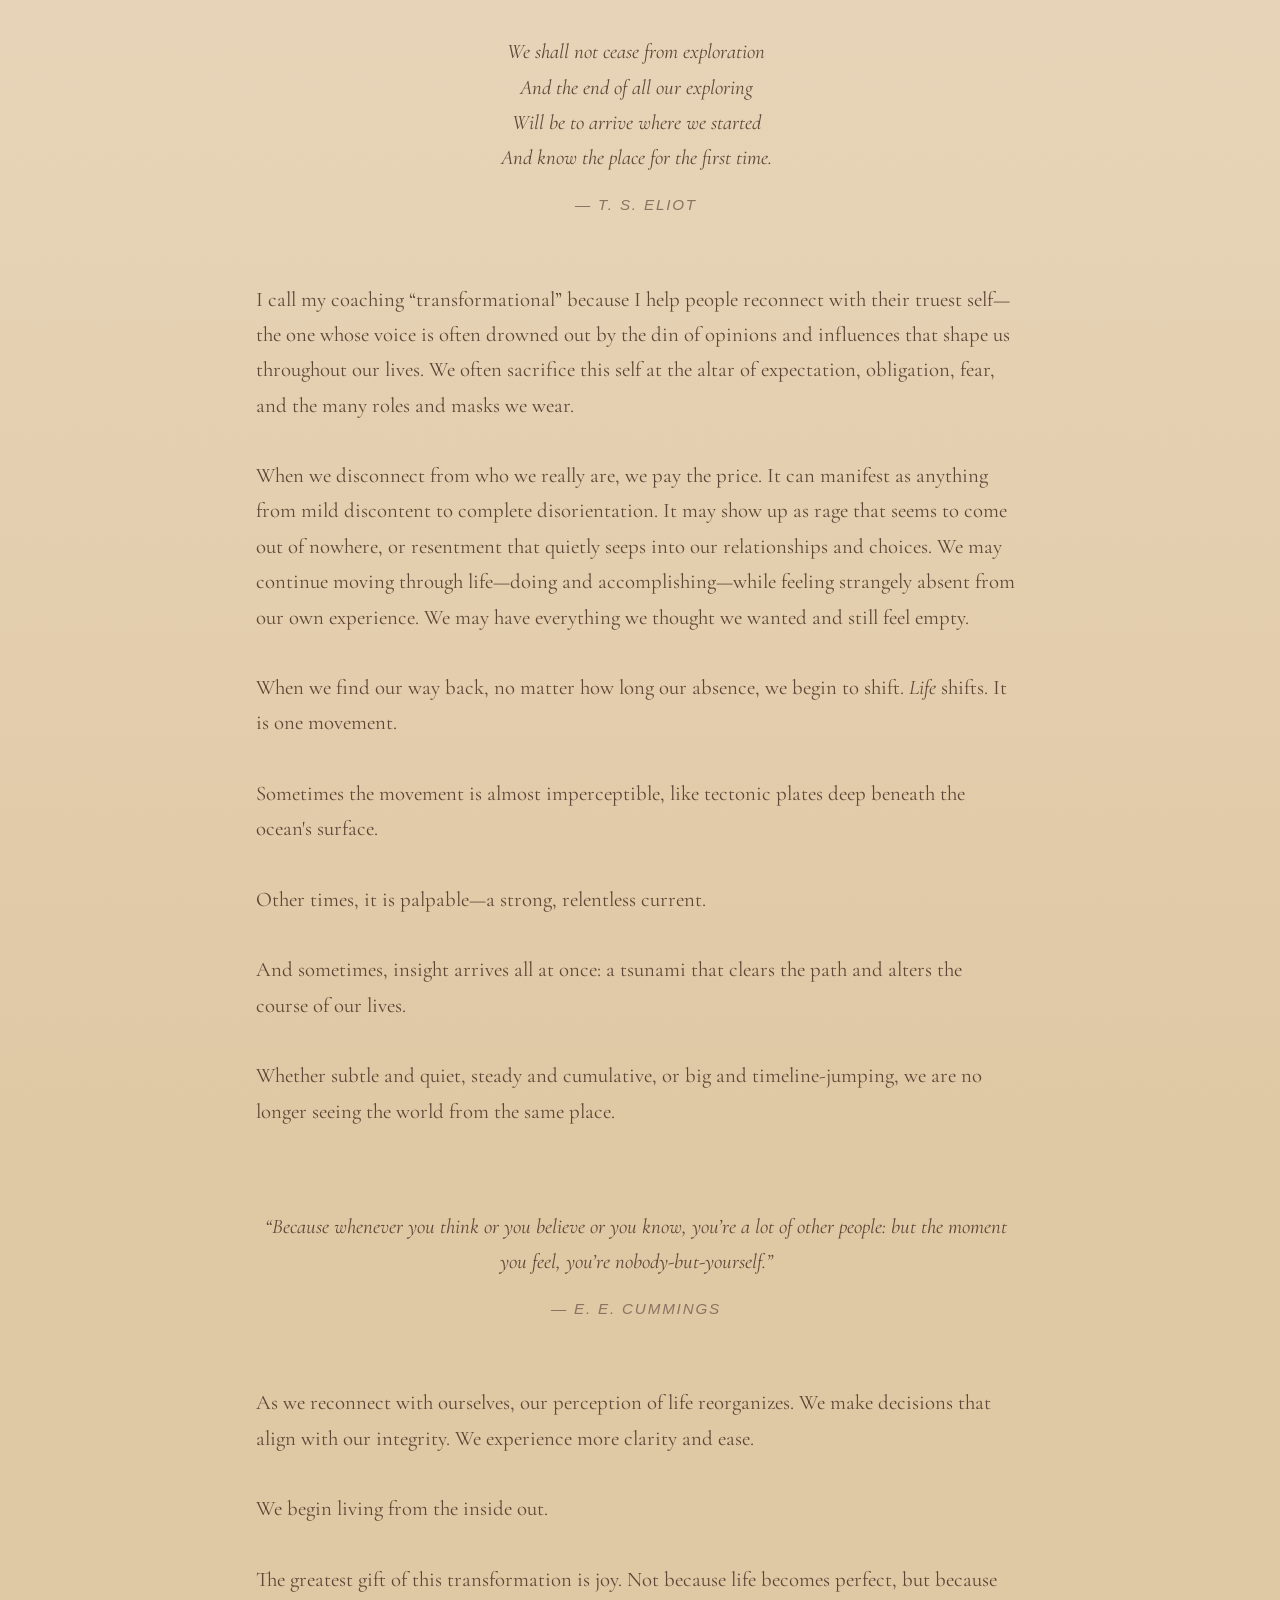
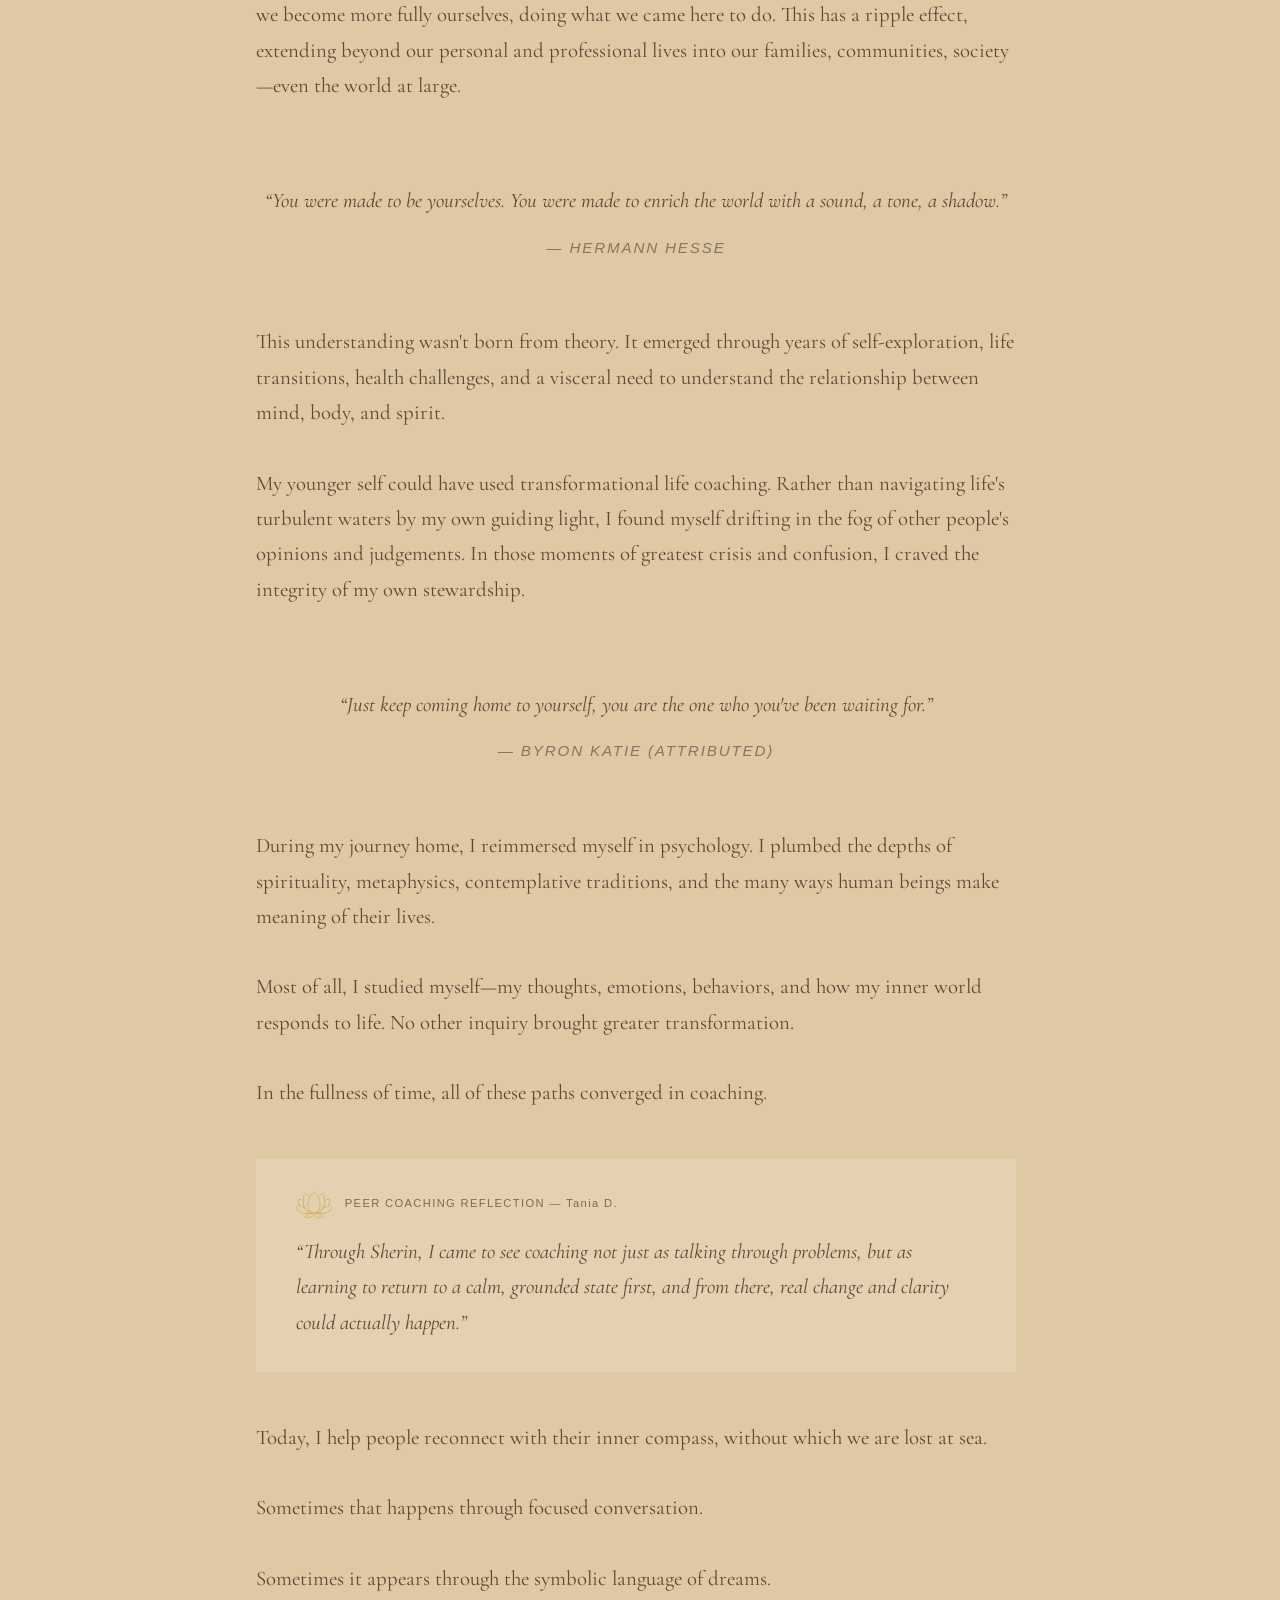
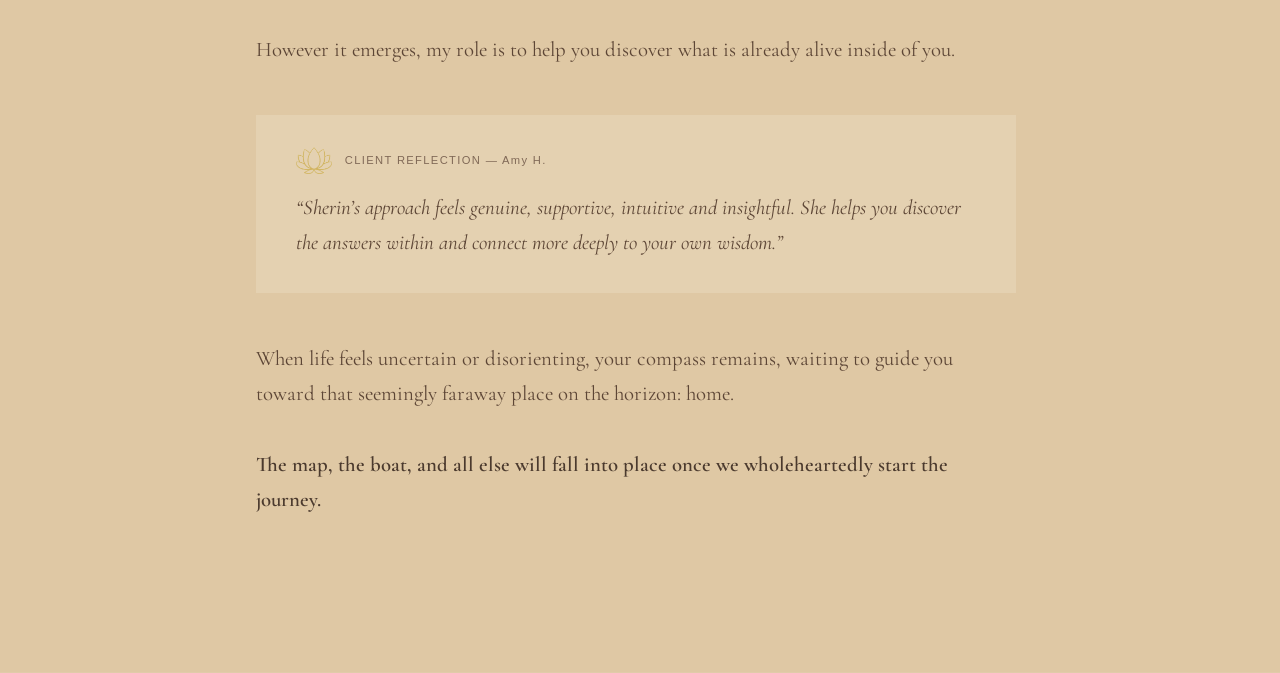
==== commit 8acf6c88: "Update about.html" ====
--- a/about.html
+++ b/about.html
@@ -43,7 +43,7 @@
 
 <p>Through these approaches, I help people reconnect with their inner wisdom, deepen self-awareness, and live with greater clarity, integrity, and joy.</p>
 
-</p>I also draw from the well of my own experience:</p>
+<p>I also draw from the well of my own experience:</p>
 
 <p>For much of my life, I was searching for something I couldn't quite name.</p>
 
